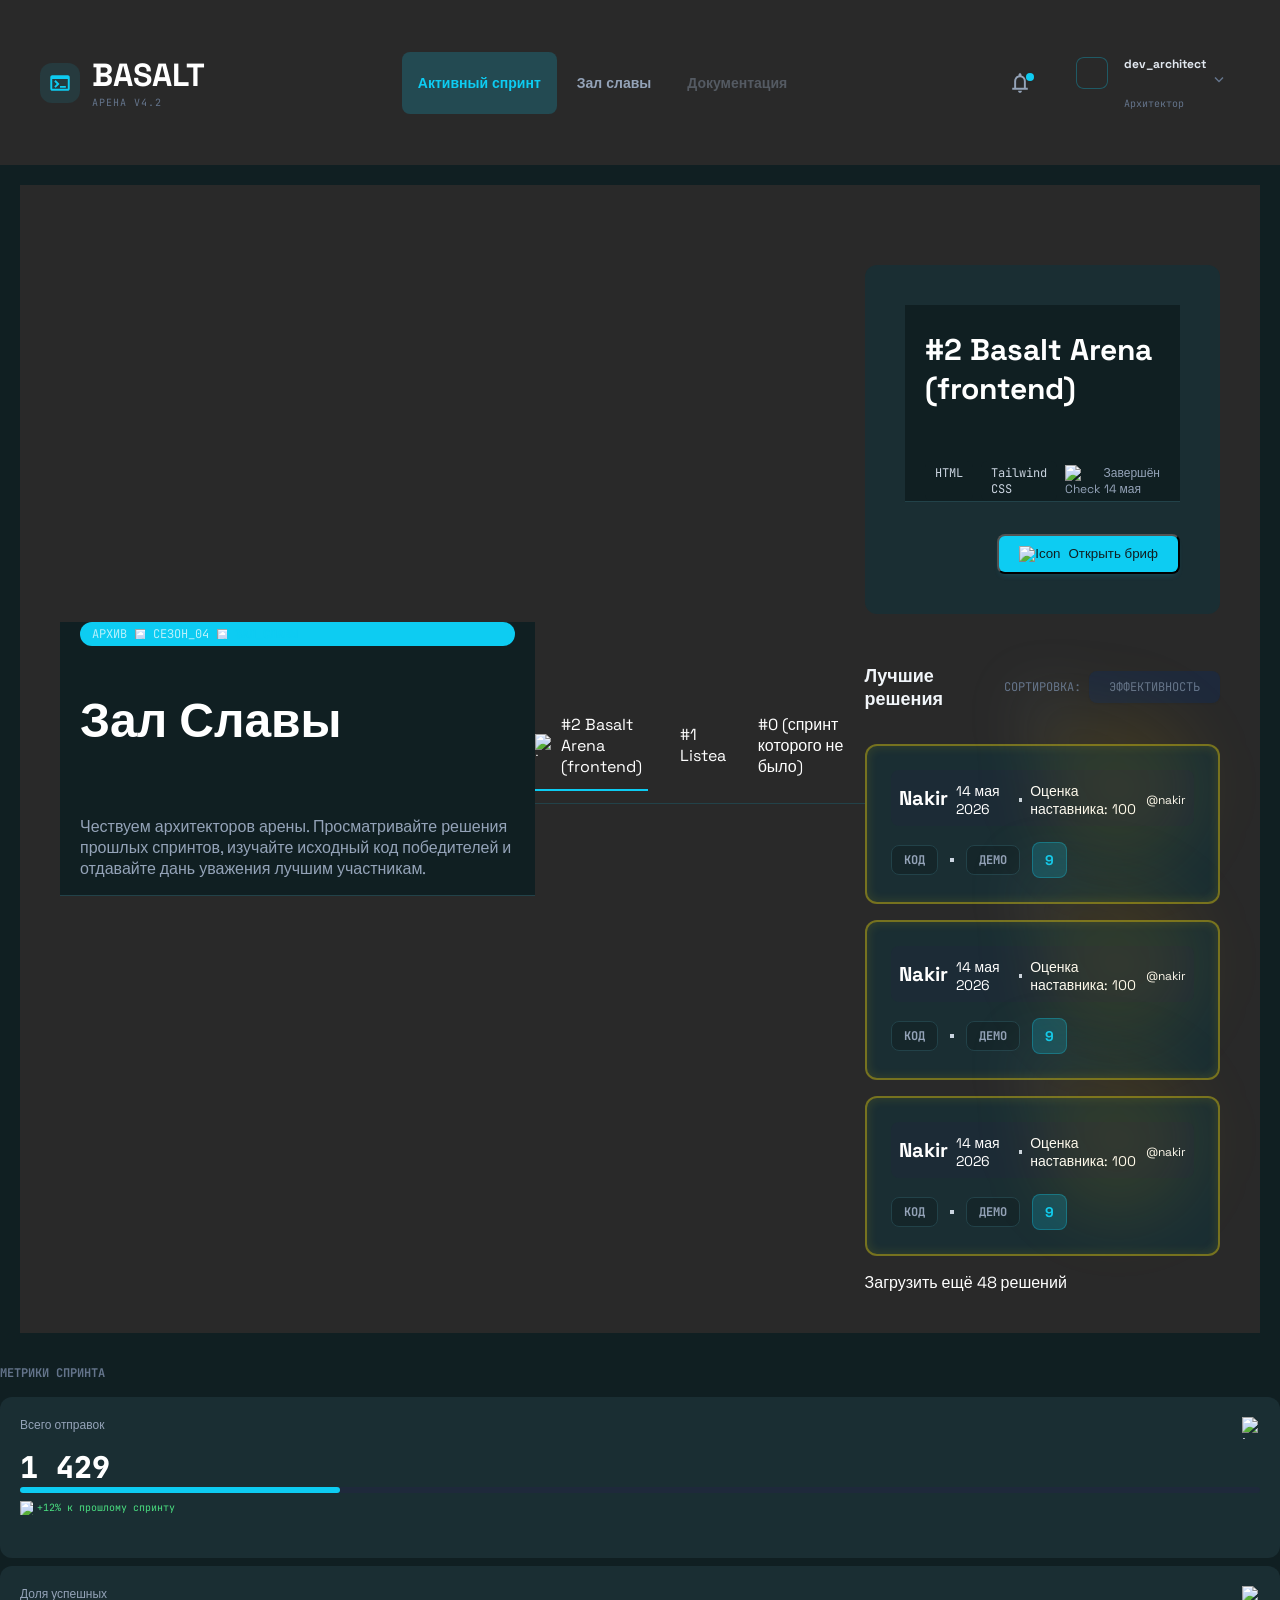
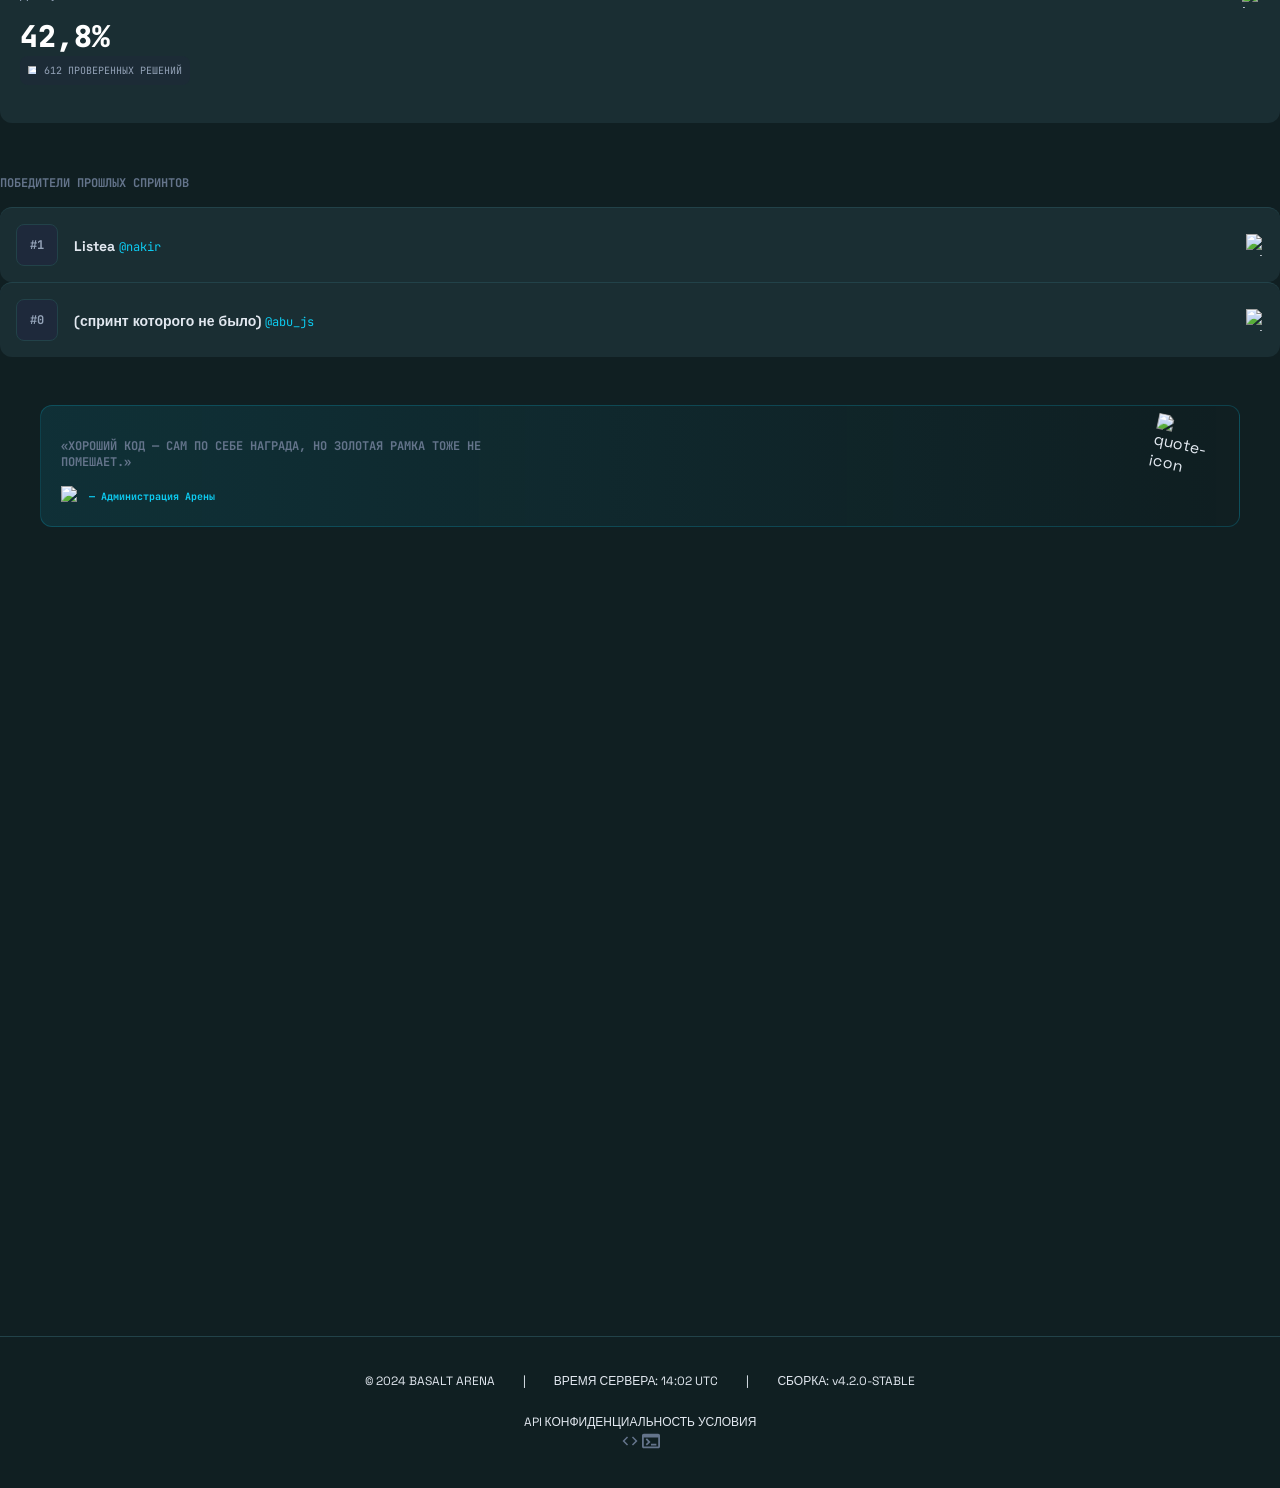
==== temp/hall.html @ 4af0d5be "Add files via upload" ====
<!DOCTYPE html>
<html lang="ru">

<head>
  <meta charset="UTF-8">
  <meta name="viewport" content="width=device-width, initial-scale=1.0">
  <link href="https://fonts.googleapis.com/css2?family=Space+Grotesk:wght@400;500;700&amp;display=swap"
    rel="stylesheet" />
  <link href="https://fonts.googleapis.com/css2?family=JetBrains+Mono:wght@400;700&amp;display=swap" rel="stylesheet" />

  <!-- <link
      href="https://fonts.googleapis.com/css?family=Space+Grotesk|JetBrains+Mono&amp;display=swap"
      rel="stylesheet"
    /> -->

  <title>Зал славы</title>
  <link rel="stylesheet" href="./hall.css" />
</head>

<body>
  <!-- header -->
  <div class="container">
    <div class="branding">
      <div class="icon-wrapper">
        <img src="./img/svg-09341de1-80c2-4177-94df-70228614d6c0.svg" alt="Brand Icon" width="25" height="28" />
      </div>
      <div class="brand-details">
        <h1 class="brand-name">Basalt</h1>
        <p class="version">Арена v4.2</p>
      </div>
    </div>
    <nav class="navigation">
      <div class="nav-item active">
        <p class="nav-text">Активный спринт</p>
      </div>
      <div class="nav-item">
        <p class="nav-text">Зал славы</p>
      </div>
      <div class="nav-item disabled">
        <p class="nav-text">Документация</p>
      </div>
    </nav>
    <div class="profile">
      <div class="notification-icon">
        <img src="./img/svg-4564b526-7ba7-451a-90e8-8640dab18f21.svg" alt="Notification Icon" width="25" height="28" />
        <img src="./img/svg-2b69e2f5-2ad8-48fc-afba-3feb8ea6c33b.svg" alt="Notification Badge" width="12" height="12"
          class="notification-badge" />
      </div>
      <div class="user-details">
        <img src="./img/svg-72cdfcd8-0fa6-46d5-bda2-29606cb4b0ba.svg" alt="User Avatar" width="56" height="56" />
        <div class="user-info">
          <p class="username">dev_architect</p>
          <p class="role">Архитектор</p>
        </div>
        <div class="user-action-icon">
          <img src="./img/svg-7615d3db-48c6-4a1d-9e80-f2c956b7babb.svg" alt="User Action" width="18" height="22" />
        </div>
      </div>
    </div>
  </div>
  <!-- //header -->


  <!-- 1  -->

  <main class="main-container">
    <div class="container">
      <header class="header">
        <div class="badge">
          <span class="badge-label">АРХИВ</span>
          <img class="badge-icon"
            src="https://app.codigma.io/api/uploads/2026/04/20/svg-3062d112-d5c8-47d3-b7fc-2784180871b1.svg"
            alt="Icon" />
          <span class="badge-label">СЕЗОН_04</span>
          <img class="badge-icon"
            src="https://app.codigma.io/api/uploads/2026/04/20/svg-d7c73a7a-6688-4bfc-aa51-208d661515c8.svg"
            alt="Icon" />
          <span class="badge-label-bold">ЗАЛ_СЛАВЫ</span>
        </div>
        <h1 class="title">Зал Славы</h1>
        <p class="description">
          Чествуем архитекторов арены. Просматривайте решения прошлых
          спринтов, изучайте исходный код победителей и отдавайте дань
          уважения лучшим участникам.
        </p>
      </header>
      <section class="section-tabs">
        <div class="tabs">
          <div class="tab active">
            <img class="tab-icon"
              src="https://app.codigma.io/api/uploads/2026/04/20/svg-a9ab10ea-c6ca-4dca-a744-7c3c0508fd14.svg"
              alt="Icon" />
            <span>#2 Basalt Arena (frontend)</span>
          </div>
          <div class="tab">
            <span>#1 Listea</span>
          </div>
          <div class="tab">
            <span>#0 (спринт которого не было)</span>
          </div>
        </div>
      </section>
      <section class="section-content">
        <div class="content-card">
          <div class="header">
            <h2>#2 Basalt Arena (frontend)</h2>
            <div class="labels">
              <span class="label">HTML</span>
              <span class="label">Tailwind CSS</span>
              <span class="label-done">
                <img class="icon-check"
                  src="https://app.codigma.io/api/uploads/2026/04/20/svg-c406059d-0781-4f0b-9234-cf55eaac7154.svg"
                  alt="Check" />
                <span>Завершён 14 мая</span>
              </span>
            </div>
          </div>
          <div class="button-group">
            <button class="button-open-brief">
              <img src="https://app.codigma.io/api/uploads/2026/04/20/svg-602021e8-9d17-4aba-9584-929e920e2e64.svg"
                alt="Icon" />
              <span>Открыть бриф</span>
            </button>
          </div>
        </div>
        <div class="solution-section">
          <header class="solution-header">
            <h3>Лучшие решения</h3>
            <div class="sort-dropdown">
              <span>СОРТИРОВКА:</span>
              <div class="dropdown-menu">
                <span>ЭФФЕКТИВНОСТЬ</span>
              </div>
            </div>
          </header>
          <article class="solution-card">
            <div class="rank-badge rank-1">
              <img class="rank-icon"
                src="https://app.codigma.io/api/uploads/2026/04/20/svg-8cd7fc86-bd04-43d4-900c-d06c06a7590f.svg"
                alt="Rank Icon" />
              <span>1</span>
            </div>
            <div class="solution-info">
              <h4>Nakir</h4>
              <div class="solution-meta">
                <span>14 мая 2026</span>
                <span class="divider"></span>
                <span>Оценка наставника: 100</span>
              </div>
              <div class="social-tag">
                <span>@nakir</span>
              </div>
            </div>
            <div class="solution-links">
              <button class="btn-code">КОД</button>
              <span class="divider"></span>
              <button class="btn-demo">ДЕМО</button>
              <div class="votes">
                <span>9</span>
              </div>
            </div>
          </article>
          <article class="solution-card">
            <div class="rank-badge rank-1">
              <img class="rank-icon"
                src="https://app.codigma.io/api/uploads/2026/04/20/svg-8cd7fc86-bd04-43d4-900c-d06c06a7590f.svg"
                alt="Rank Icon" />
              <span>1</span>
            </div>
            <div class="solution-info">
              <h4>Nakir</h4>
              <div class="solution-meta">
                <span>14 мая 2026</span>
                <span class="divider"></span>
                <span>Оценка наставника: 100</span>
              </div>
              <div class="social-tag">
                <span>@nakir</span>
              </div>
            </div>
            <div class="solution-links">
              <button class="btn-code">КОД</button>
              <span class="divider"></span>
              <button class="btn-demo">ДЕМО</button>
              <div class="votes">
                <span>9</span>
              </div>
            </div>
          </article>
          <article class="solution-card">
            <div class="rank-badge rank-1">
              <img class="rank-icon"
                src="https://app.codigma.io/api/uploads/2026/04/20/svg-8cd7fc86-bd04-43d4-900c-d06c06a7590f.svg"
                alt="Rank Icon" />
              <span>1</span>
            </div>
            <div class="solution-info">
              <h4>Nakir</h4>
              <div class="solution-meta">
                <span>14 мая 2026</span>
                <span class="divider"></span>
                <span>Оценка наставника: 100</span>
              </div>
              <div class="social-tag">
                <span>@nakir</span>
              </div>
            </div>
            <div class="solution-links">
              <button class="btn-code">КОД</button>
              <span class="divider"></span>
              <button class="btn-demo">ДЕМО</button>
              <div class="votes">
                <span>9</span>
              </div>
            </div>
          </article>
          <div class="">Загрузить ещё 48 решений</div>
          <!-- additional solution cards... -->
        </div>
      </section>
    </div>
  </main>


  <!-- //1 -->

  <!-- 2 -->

  <body>
    <div class="aside-space">
      <section class="metrics">
        <h3 class="metrics-header">Метрики спринта</h3>
        <div class="card">
          <div class="card-header">
            <span class="metric-title">Всего отправок</span>
            <img class="icon"
              src="https://app.codigma.io/api/uploads/2026/04/20/svg-abd42243-41b5-4530-b428-8500d2ea60c4.svg"
              alt="icon" width="18" height="22" />
          </div>
          <div class="metric-value">
            <span>1 429</span>
          </div>
          <div class="progress-bar">
            <div class="progress"></div>
          </div>
          <div class="comparison">
            <img class="comparison-icon"
              src="https://app.codigma.io/api/uploads/2026/04/20/svg-7b94d515-daa5-4a1f-8856-83a29ea230ab.svg"
              alt="comparison-icon" width="13" height="14" />
            <span class="comparison-text">+12% к прошлому спринту</span>
          </div>
        </div>
        <div class="card">
          <div class="card-header">
            <span class="metric-title">Доля успешных</span>
            <img class="icon"
              src="https://app.codigma.io/api/uploads/2026/04/20/svg-221d6bc6-a637-4d51-be31-4c533785f5b8.svg"
              alt="icon" width="18" height="22" />
          </div>
          <div class="metric-value">
            <span>42,8%</span>
          </div>
          <div class="solution-info">
            <img class="bullet"
              src="https://app.codigma.io/api/uploads/2026/04/20/svg-d3562662-42eb-4da4-bd9d-76971445e7eb.svg"
              alt="bullet" width="8" height="8" />
            <span class="solution-text">612 проверенных решений</span>
          </div>
        </div>
      </section>
      <section class="past-winners">
        <h3 class="past-winners-header">Победители прошлых спринтов</h3>
        <div class="winner-card">
          <div class="winner-rank">#1</div>
          <div class="winner-info">
            <span class="winner-name">Listea</span>
            <span class="winner-nickname">@nakir</span>
          </div>
          <img class="winner-icon"
            src="https://app.codigma.io/api/uploads/2026/04/20/svg-2211daa5-b63d-4401-b309-ba7c4cdb3b76.svg"
            alt="winner-icon" width="18" height="22" />
        </div>
        <div class="winner-card">
          <div class="winner-rank">#0</div>
          <div class="winner-info">
            <span class="winner-name">(спринт которого не было)</span>
            <span class="winner-nickname">@abu_js</span>
          </div>
          <img class="winner-icon"
            src="https://app.codigma.io/api/uploads/2026/04/20/svg-f70d9633-bb36-48de-9e52-53f1a0a15b99.svg"
            alt="winner-icon" width="18" height="22" />
        </div>
      </section>
      <blockquote class="quote-section">
        <img class="quote-icon"
          src="https://app.codigma.io/api/uploads/2026/04/20/svg-4fbe2dee-406c-4255-a81e-92d6ff5f2200.svg"
          alt="quote-icon" width="66" height="55" />
        <p class="quote-text">
          «Хороший код — сам по себе награда, но золотая рамка тоже не<br />помешает.»
        </p>
        <div class="quote-attribution">
          <img class="attribution-icon"
            src="https://app.codigma.io/api/uploads/2026/04/20/svg-b7577038-84f4-47d6-b2df-42b46bbdb7bf.svg"
            alt="attribution-icon" width="20" height="20" />
          <span class="attribution-text">— Администрация Арены</span>
        </div>
      </blockquote>
    </div>

    <footer class="footer">
      <div class="footer-content">
        <div class="footer-info">
          <span>© 2024 BASALT ARENA</span>
          <span>|</span>
          <span>ВРЕМЯ СЕРВЕРА: 14:02 UTC</span>
          <span>|</span>
          <span>СБОРКА: v4.2.0-STABLE</span>
        </div>
        <div class="footer-links">
          <span>API</span>
          <span>КОНФИДЕНЦИАЛЬНОСТЬ</span>
          <span>УСЛОВИЯ</span>
          <div class="social-icons">
            <img src="./img/Social-Icon-1.svg" alt="Social Icon 1" />
            <img src="./img/Social-Icon-2.svg" alt="Social Icon 2" />
          </div>
        </div>
      </div>
    </footer>



  </body>


  <!-- //2  -->


</body>

</html>
---- temp/hall.css ----
:root {
  --color-cyan-10: #101f22;
  --color-cyan-15: #1a2e33;
  --color-cyan-21: #224249;
  --color-cyan-50: #0dccf2;
  --color-cyan-68: #90c1cb;
  --color-spring-green-50: rgba(0, 255, 157, 0.3);
  /* #00ff9d*/
  --color-white-solid: #ffffff;
  --color-grey-46: #6b7280;
  --color-grey-96: #f1f5f9;
}

/*  */

body {
  background-color: #f5f5f5;
  font-family: "Space Grotesk", sans-serif;
  color: #333;
  margin: 0;
  padding: 0;
  /*  */

  margin: 0;
  background: linear-gradient(0deg,
      var(--color-cyan-10) 0%,
      var(--color-cyan-10) 100%);
  font-family: "Space Grotesk", sans-serif;
  color: var(--color-grey-96);
}

.container {
  display: flex;
  justify-content: space-between;
  align-items: center;
  padding: 0 40px;
  height: 100%;
  width: 100%;
  background-color: #292929;
  color: white;
}

.branding {
  display: flex;
  align-items: center;
  gap: 12px;
}

.icon-wrapper {
  width: 40px;
  height: 40px;
  display: flex;
  justify-content: center;
  align-items: center;
  background-color: rgba(13, 204, 242, 0.1);
  border-radius: 12px;
}

.brand-details .brand-name {
  font-weight: 700;
  text-transform: uppercase;
  margin: 0;
}

.brand-details .version {
  font-size: 10px;
  color: #64748b;
  margin: 0;
  line-height: 15px;
  font-family: "JetBrains Mono", monospace;
  text-transform: uppercase;
  letter-spacing: 1px;
}

.navigation {
  display: flex;
  align-items: center;
  gap: 4px;
}

.nav-item {
  padding: 8px 16px;
  border-radius: 8px;
  /* background-color: rgba(13, 204, 242, 0.1); */
  font-size: 14px;
  font-weight: 700;
  color: #94A3B8;
}

.nav-item:first-child {

  background-color: rgba(13, 204, 242, 0.1);

}

.nav-item.active {
  color: #0dccf2;
  background-color: rgba(13, 204, 242, 0.2);
}

.nav-item.disabled {
  opacity: 0.4;
}

.profile {
  display: flex;
  gap: 12px;
  align-items: center;
}

.notification-icon {
  position: relative;
  width: 40px;
  height: 40px;
  display: flex;
  justify-content: center;
  align-items: center;
}

.notification-badge {
  position: absolute;
  top: 8px;
  left: 24px;
}

.user-details {
  display: flex;
  align-items: center;
  gap: 4px;
  padding: 4px 12px;
}

.user-info {
  display: flex;
  flex-direction: column;
  gap: 2px;
}

.username {
  font-size: 12px;
  font-weight: 700;
  color: #e2e8f0;
}

.role {
  font-size: 10px;
  color: #64748b;
  font-family: "JetBrains Mono", monospace;
  line-height: 15px;
}

.user-action-icon {
  padding-top: 3px;
  padding-bottom: 3px;
}

@media (max-width: 768px) {
  .container {
    flex-direction: column;
    align-items: flex-start;
  }

  .navigation {
    margin-top: 10px;
  }

  .profile {
    margin-top: 10px;
  }
}

/* 1 */


.header {
  background: var(--color-cyan-10);
  border-bottom: 1px solid var(--color-cyan-21);
  display: flex;
  justify-content: center;
  padding: 0 20px;
}

.header-content {
  max-width: 1400px;
  display: flex;
  justify-content: space-between;
  align-items: center;
  width: 100%;
}

.branding {
  display: flex;
  align-items: center;
}

.logo img {
  width: 25px;
  height: 28px;
}

.branding-text .title {
  font-size: 20px;
  font-weight: 700;
  margin-left: 8px;
  color: var(--color-grey-96);
}

.status {
  display: flex;
  align-items: center;
  background: var(--color-spring-green-50, rgba(0, 255, 157, 0.1));
  border-radius: 9999px;
  border: 1px solid var(--color-spring-green-50, rgba(0, 255, 157, 0.3));
  padding: 4px 12px;
  line-height: 15px;
  font-size: 10px;
  text-transform: uppercase;
  color: var(--color-spring-green-50);
}

.main-content {
  max-width: 1400px;
  margin: 0 auto;
  padding: 40px;
}

.sprint-timer {
  position: relative;
  background: var(--color-cyan-15, rgba(26, 46, 50, 0.3));
  border-radius: 12px;
  border: 1px solid var(--color-cyan-50, rgba(13, 204, 242, 0.2));
  padding: 32px;
  overflow: hidden;
}

.sprint-timer-overlay {
  position: absolute;
  left: 1px;
  top: 1px;
  width: calc(100% - 2px);
  height: 183px;
  /* background: linear-gradient(
    90deg,
    var(--color-cyan-50, rgba(13, 204, 242, 0.05)) 0%,
    var(--color-cyan-50, rgba(13, 204, 242, 0)) 50%,
    var(--color-cyan-50, rgba(13, 204, 242, 0.05)) 100%
  ); */
}

.timer-details {
  position: relative;
  z-index: 1;
}

.timer-label {
  font-size: 14px;
  line-height: 20px;
  text-transform: uppercase;
  color: var(--color-cyan-68);
}

.timer {
  display: flex;
  gap: 40px;
}

.timer .hours,
.timer .minutes,
.timer .seconds {
  display: flex;
  flex-direction: column;
  text-align: center;
}

.timer .separator {
  font-size: 60px;
  font-weight: 700;
  color: var(--color-cyan-50, rgba(13, 204, 242, 0.3));
}

.timer-value {
  font-size: 57.5px;
  font-weight: 700;
  line-height: 60px;
  text-shadow: 0px 0px 10px rgba(13, 204, 242, 0.5);
  color: var(--color-cyan-50);
}

.timer-unit {
  font-size: 10px;
  line-height: 15px;
  letter-spacing: 1px;
  text-transform: uppercase;
  color: var(--color-cyan-68);
}

.timer-end-unit {
  color: #00FF9D;
}

.current-task {
  background: var(--color-cyan-15);
  border-radius: 12px;
  border: 1px solid var(--color-cyan-21);
  padding: 24px;
}

.task-header {
  display: flex;
  align-items: center;
  gap: 8px;
}

.task-icon img {
  width: 25px;
  height: 28px;
}

.task-details {
  margin-top: 16px;
}


.task-description {
  border-left: 2px solid var(--color-cyan-50);
  background: #0DCCF21A;

}

.task-description,
.task-instruction {
  /* background: var(--color-cyan-50, rgba(13, 204, 242, 0.1)); */

  padding: 16px;
  font-family: "JetBrains Mono", monospace;
  font-size: 14px;
  line-height: 22.75px;
  color: var(--color-white-solid);
}

.acceptance-criteria {
  list-style: none;
  padding-left: 20px;
  margin: 0;
}

.acceptance-criteria li {
  margin-bottom: 8px;
  font-family: "JetBrains Mono", monospace;
  font-size: 14px;
  line-height: 22.75px;
  color: var(--color-cyan-68);
}

.useful-links {
  border-top: 1px solid var(--color-cyan-21);
  margin-top: 32px;
  padding-top: 32px;
}

.links {
  display: flex;
  flex-wrap: wrap;
  gap: 12px;
}

.link-item {
  display: flex;
  align-items: center;
  background: var(--color-cyan-10);
  border-radius: 8px;
  border: 1px solid var(--color-cyan-21);
  padding: 8px 12px;
}

.link-icon img {
  width: 15px;
  height: 16px;
  margin-right: 8px;
}

.submission-terminal {
  background: var(--color-cyan-15);
  border-radius: 12px;
  border: 1px solid var(--color-cyan-21);
  padding: 24px;
  margin-top: 24px;
}

.submission-header {
  display: flex;
  align-items: center;
  gap: 8px;
}

.submission-header h3 {
  margin: 0;
}

.submission-form {
  margin-top: 20px;
}

.field-group {
  margin-bottom: 20px;
}

.field-group label {
  font-size: 10px;
  line-height: 15px;
  letter-spacing: 1px;
  text-transform: uppercase;
  color: var(--color-cyan-68);
  margin-bottom: 4px;
  display: block;
}

.input-container {
  position: relative;
}

.input-container input {
  width: 100%;
  border-radius: 8px;
  border: 1px solid var(--color-cyan-21);
  padding: 9px 12px;
  background: var(--color-cyan-10);
  color: var(--color-grey-46);
  font-family: "Space Grotesk", sans-serif;
  font-size: 14px;
  font-weight: 400;
}

.input-icon {
  position: absolute;
  right: 12px;
  top: 50%;
  transform: translateY(-50%);
}

.submit-button {
  display: inline-flex;
  align-items: center;
  justify-content: center;
  gap: 12px;
  background: var(--color-cyan-50);
  padding: 16px;
  box-shadow: 0px 0px 5px rgba(13, 204, 242, 0.3);
  border-radius: 8px;
  color: var(--color-cyan-10);
  font-size: 16px;
  font-weight: 700;
  text-transform: uppercase;
  cursor: pointer;
}

.submit-icon img {
  width: 25px;
  height: 28px;
}

.player-rank {
  background: var(--color-cyan-10);
  border-radius: 12px;
  border: 1px solid var(--color-cyan-21);
  padding: 16px;
  margin-top: 24px;
  display: flex;
  justify-content: space-between;
  align-items: center;
}

.rank-entry,
.point-entry {
  text-align: center;
  color: var(--color-cyan-68);
}

.rank-entry span:first-of-type,
.point-entry .points-value {
  font-size: 24px;
  font-weight: 700;
  color: var(--color-cyan-50);
}

.footer {
  background: var(--color-cyan-10);
  border-top: 1px solid var(--color-cyan-21);
  padding: 32px 40px;
  text-align: center;
  color: var(--color-azure-47);
}

.footer-info span {
  margin: 0 12px;
  font-size: 12px;
  line-height: 16px;
}

.footer-links {
  margin-top: 24px;
  font-size: 12px;
  line-height: 16px;
}

.footer-links .social-icons img {
  width: 18px;
  height: 22px;
}

.color-span{
  color: #00FF9D;
}


/*  */
/* hall */

body {
  font-family: "Space Grotesk", sans-serif;
  background-color: #1a2e33;
  color: #e2e8f0;
  margin: 0;
  padding: 0;
}

.main-container {
  padding: 20px;
  display: flex;
  justify-content: center;
}

.container {
  max-width: 1400px;
  width: 100%;
  padding: 40px;
  box-sizing: border-box;
}

.header {
  display: flex;
  flex-direction: column;
  gap: 12px;
}

.badge {
  display: flex;
  align-items: center;
  gap: 8px;
  background: #0dccf2;
  border-radius: 9999px;
  padding: 4px 12px;
}

.badge-label {
  color: rgba(255, 255, 255, 0.7);
  font-family: "JetBrains Mono", monospace;
  font-size: 12px;
}

.badge-label-bold {
  color: #0dccf2;
  font-family: "JetBrains Mono", monospace;
  font-size: 12px;
  font-weight: bold;
}

.badge-icon {
  width: 10px;
  height: 10px;
}

.title {
  font-size: 48px;
  font-weight: 700;
  color: white;
}

.description {
  color: #94a3b8;
  max-width: 768px;
  padding-top: 4px;
}

.section-tabs {
  border-bottom: 1px #224249 solid;
  padding-bottom: 12px;
}

.tabs {
  display: flex;
  gap: 32px;
}

.tab {
  display: flex;
  align-items: center;
  gap: 8px;
  cursor: pointer;
  padding-bottom: 12px;
  border-bottom: 2px solid transparent;
}

.tab.active {
  border-bottom-color: #0dccf2;
}

.tab-icon {
  width: 18px;
  height: 22px;
}

.section-content {
  padding-top: 40px;
}

.content-card {
  background: #1a2e33;
  border-radius: 12px;
  padding: 40px;
  margin-bottom: 32px;
  position: relative;
}

.header h2 {
  color: white;
  font-size: 30px;
  font-weight: bold;
}

.labels {
  display: flex;
  gap: 8px;
  margin-top: 16px;
}

.label {
  background: #101f22;
  border-radius: 6px;
  padding: 4px 10px;
  font-family: "JetBrains Mono", monospace;
  font-size: 12px;
  color: #cbd5e1;
}

.label-done {
  display: flex;
  align-items: center;
  gap: 4px;
  font-size: 12px;
  color: #94a3b8;
}

.button-group {
  display: flex;
  justify-content: flex-end;
  padding-top: 32px;
}

.button-open-brief {
  background: #0dccf2;
  border-radius: 8px;
  padding: 10px 20px;
  color: #101f22;
  box-shadow: 0 4px 6px -4px rgba(13, 204, 242, 0.25);
  display: flex;
  align-items: center;
  gap: 8px;
  cursor: pointer;
}

.solution-section {
  display: flex;
  flex-direction: column;
  gap: 16px;
}

.solution-header {
  display: flex;
  justify-content: space-between;
  align-items: center;
}

.solution-header h3 {
  font-size: 18px;
  font-weight: bold;
  color: #f1f5f9;
}

.sort-dropdown {
  display: flex;
  align-items: center;
  gap: 8px;
}

.sort-dropdown span {
  font-size: 12px;
  color: #64748b;
  font-family: "JetBrains Mono", monospace;
}

.dropdown-menu {
  display: flex;
  align-items: center;
  background: #1e293b;
  border-radius: 8px;
  padding: 8px 20px;
  color: #cbd5e1;
  box-shadow: 0px 1px 2px rgba(0, 0, 0, 0.05);
}

.solution-card {
  background: #1a2e33;
  border-radius: 12px;
  padding: 24px;
  position: relative;
  box-shadow: 0px 0px 10px 2px rgba(255, 215, 0, 0.1) inset;
  border: 2px solid rgba(255, 215, 0, 0.4);
}

.rank-badge {
  position: absolute;
  top: -38px;
  right: 20px;
  background-color: rgba(234, 179, 8, 0.1);
  border-radius: 50%;
  height: 160px;
  width: 160px;
  filter: blur(32px);
}

.rank-1 {
  color: #101f22;
  font-size: 12px;
  font-weight: 800;
}

.rank-icon {
  width: 34px;
  height: 34px;
  margin-right: 8px;
}

.solution-info {
  color: white;
}

.solution-info h4 {
  font-size: 20px;
  font-weight: 700;
  margin: 0;
}

.solution-meta {
  display: flex;
  align-items: center;
  gap: 8px;
  font-size: 14px;
  margin-top: 4px;
}

.divider {
  width: 4px;
  height: 4px;
  background-color: #cbd5e1;
}

.social-tag {
  margin-top: 4px;
  font-size: 12px;
}

.solution-links {
  display: flex;
  align-items: center;
  gap: 12px;
  margin-top: 16px;
}

.btn-code,
.btn-demo {
  background: rgba(16, 31, 34, 0.5);
  border-radius: 8px;
  padding: 6px 12px;
  border: 1px solid #224249;
  color: #94a3b8;
  font-family: "JetBrains Mono", monospace;
  font-size: 12px;
  font-weight: 700;
  cursor: pointer;
}

.votes {
  background: rgba(13, 204, 242, 0.2);
  border-radius: 8px;
  padding: 8px 12px;
  font-size: 14px;
  color: #0dccf2;
  font-weight: 700;
  border: 1px solid rgba(13, 204, 242, 0.3);
}



/* hall 2 */
/* hall 2 */


.aside-space {
  display: flex;
  flex-direction: column;
  gap: 32px;
  padding-bottom: 793px;
  width: 100%;
}

.metrics,
.past-winners,
.quote-section {
  display: flex;
  flex-direction: column;
}

.metrics-header,
.past-winners-header,
.quote-text {
  font-family: "JetBrains Mono", monospace;
  font-size: 12px;
  font-weight: 700;
  color: #64748b;
  text-transform: uppercase;
  margin-bottom: 16px;
}

.card {
  background: #1a2e33;
  border-radius: 12px;
  padding: 20px;
  margin-bottom: 8px;
}

.card-header {
  display: flex;
  justify-content: space-between;
  margin-bottom: 8px;
}

.card-header .metric-title {
  font-family: "Space Grotesk", sans-serif;
  font-size: 12px;
  font-weight: 500;
  color: #94a3b8;
}

.icon {
  display: inline-flex;
  align-items: center;
}

.metric-value span {
  font-family: "JetBrains Mono", monospace;
  font-size: 30px;
  font-weight: 800;
  color: white;
}

.progress-bar {
  background: #1e293b;
  height: 6px;
  border-radius: 9999px;
  position: relative;
  margin-bottom: 8px;
}

.progress {
  background: #0dccf2;
  width: 320.17px;
  height: 6px;
  border-radius: 9999px;
}

.comparison {
  display: inline-flex;
  align-items: center;
  gap: 4px;
}

.comparison-icon {
  display: inline-block;
}

.comparison-text {
  font-family: "JetBrains Mono", monospace;
  font-size: 10px;
  color: #4ade80;
}

.solution-info {
  display: inline-flex;
  align-items: center;
  gap: 8px;
  border-radius: 8px;
  background: rgba(30, 41, 59, 0.5);
  padding: 8px;
}

.bullet {
  display: inline-block;
}

.solution-text {
  font-family: "JetBrains Mono", monospace;
  font-size: 10px;
  color: #94a3b8;
  text-transform: uppercase;
}

.winner-card {
  display: flex;
  align-items: center;
  gap: 16px;
  padding: 16px;
  background: #1a2e33;
  border-radius: 12px;
  border-top: 1px solid #224249;
}

.winner-rank {
  background: #1e293b;
  width: 40px;
  height: 40px;
  display: flex;
  justify-content: center;
  align-items: center;
  font-family: "JetBrains Mono", monospace;
  font-size: 12px;
  font-weight: 700;
  color: #94a3b8;
  border-radius: 8px;
  border: 1px solid #224249;
}

.winner-info {
  flex: 1;
}

.winner-name {
  font-family: "Space Grotesk", sans-serif;
  font-size: 14px;
  font-weight: 700;
  color: #e2e8f0;
}

.winner-nickname {
  font-family: "JetBrains Mono", monospace;
  font-size: 12px;
  color: #0dccf2;
}

.winner-icon {
  display: inline-flex;
}

.quote-section {
  background: linear-gradient(
    90deg,
    rgba(13, 204, 242, 0.1) 0%,
    rgba(13, 204, 242, 0) 100%
  );
  border-radius: 12px;
  padding: 20px;
  position: relative;
  border: 1px solid rgba(13, 204, 242, 0.2);
}

.quote-icon {
  position: absolute;
  top: 13px;
  right: 20px;
  transform: rotate(12deg);
}

.quote-attribution {
  display: inline-flex;
  align-items: center;
  gap: 8px;
}

.attribution-icon {
  display: inline-block;
}

.attribution-text {
  font-family: "JetBrains Mono", monospace;
  font-size: 10px;
  font-weight: 700;
  color: #0dccf2;
}




/*  */
/*  */
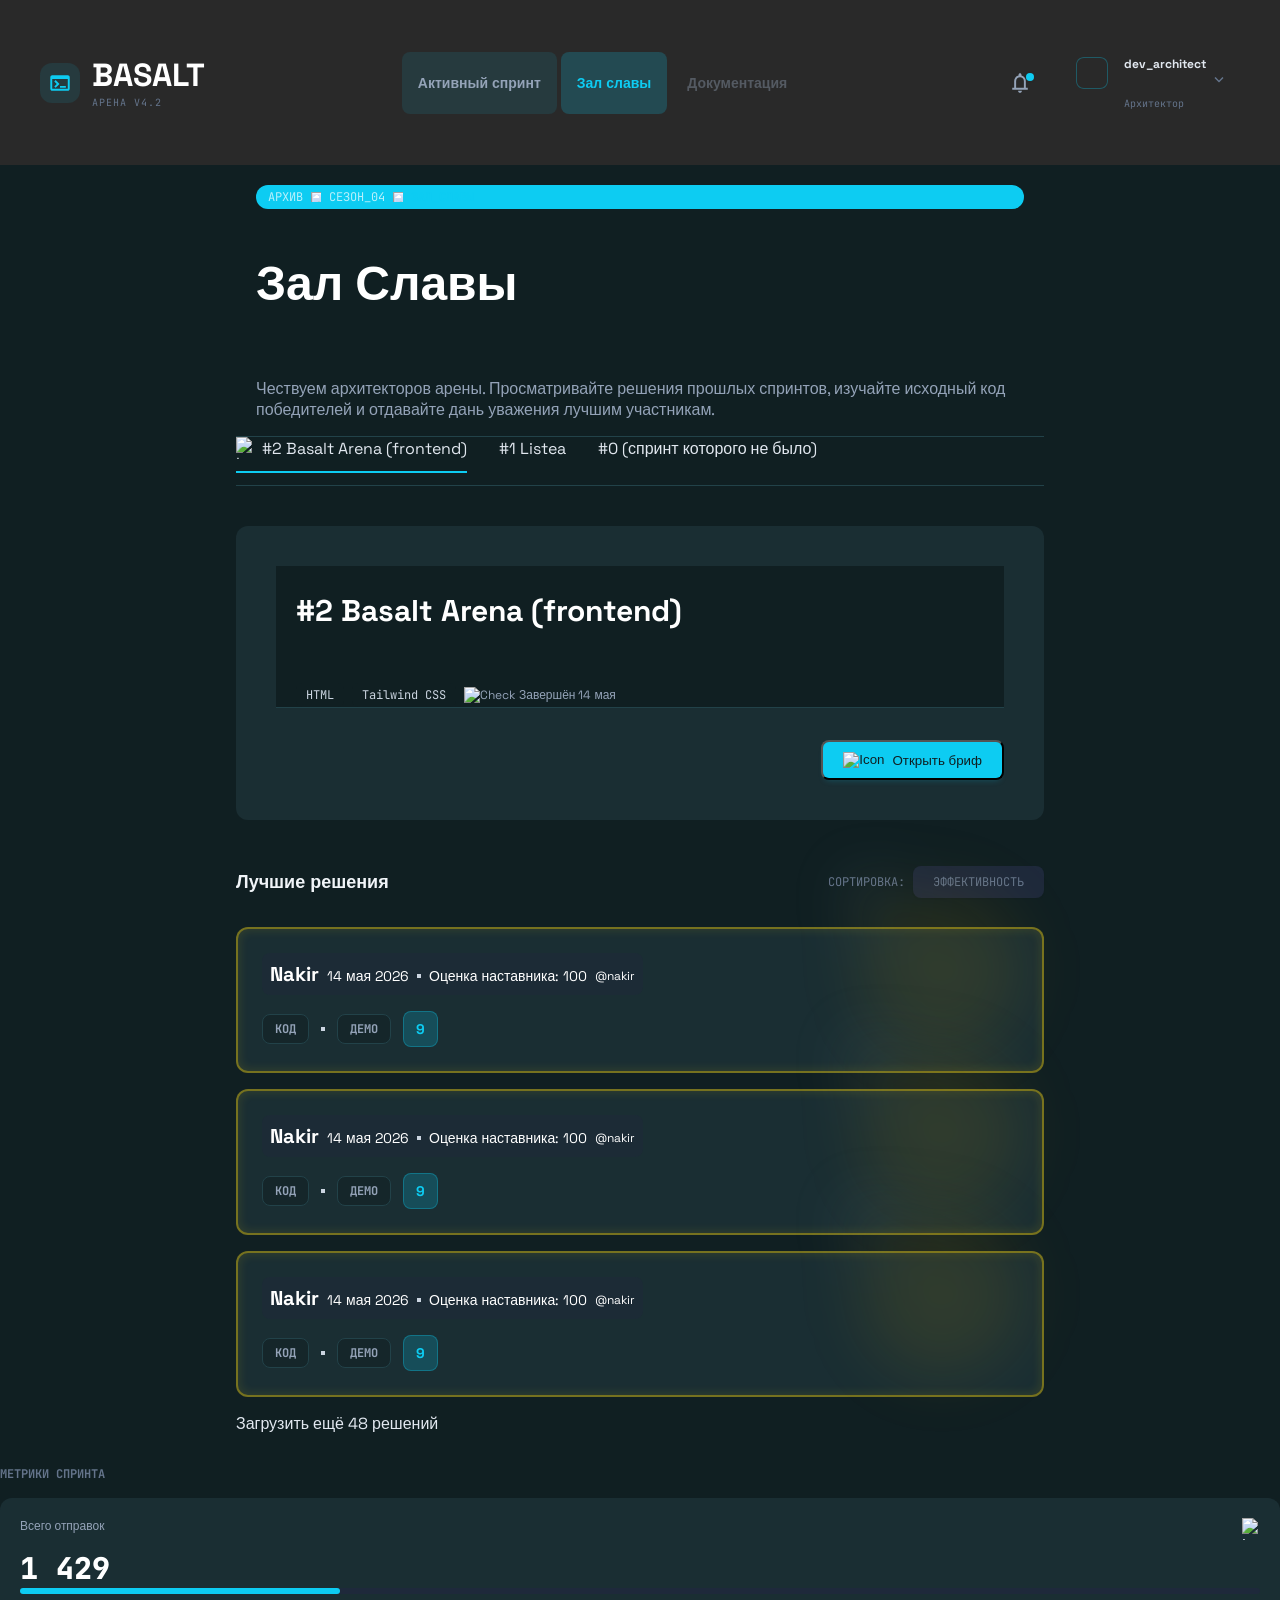
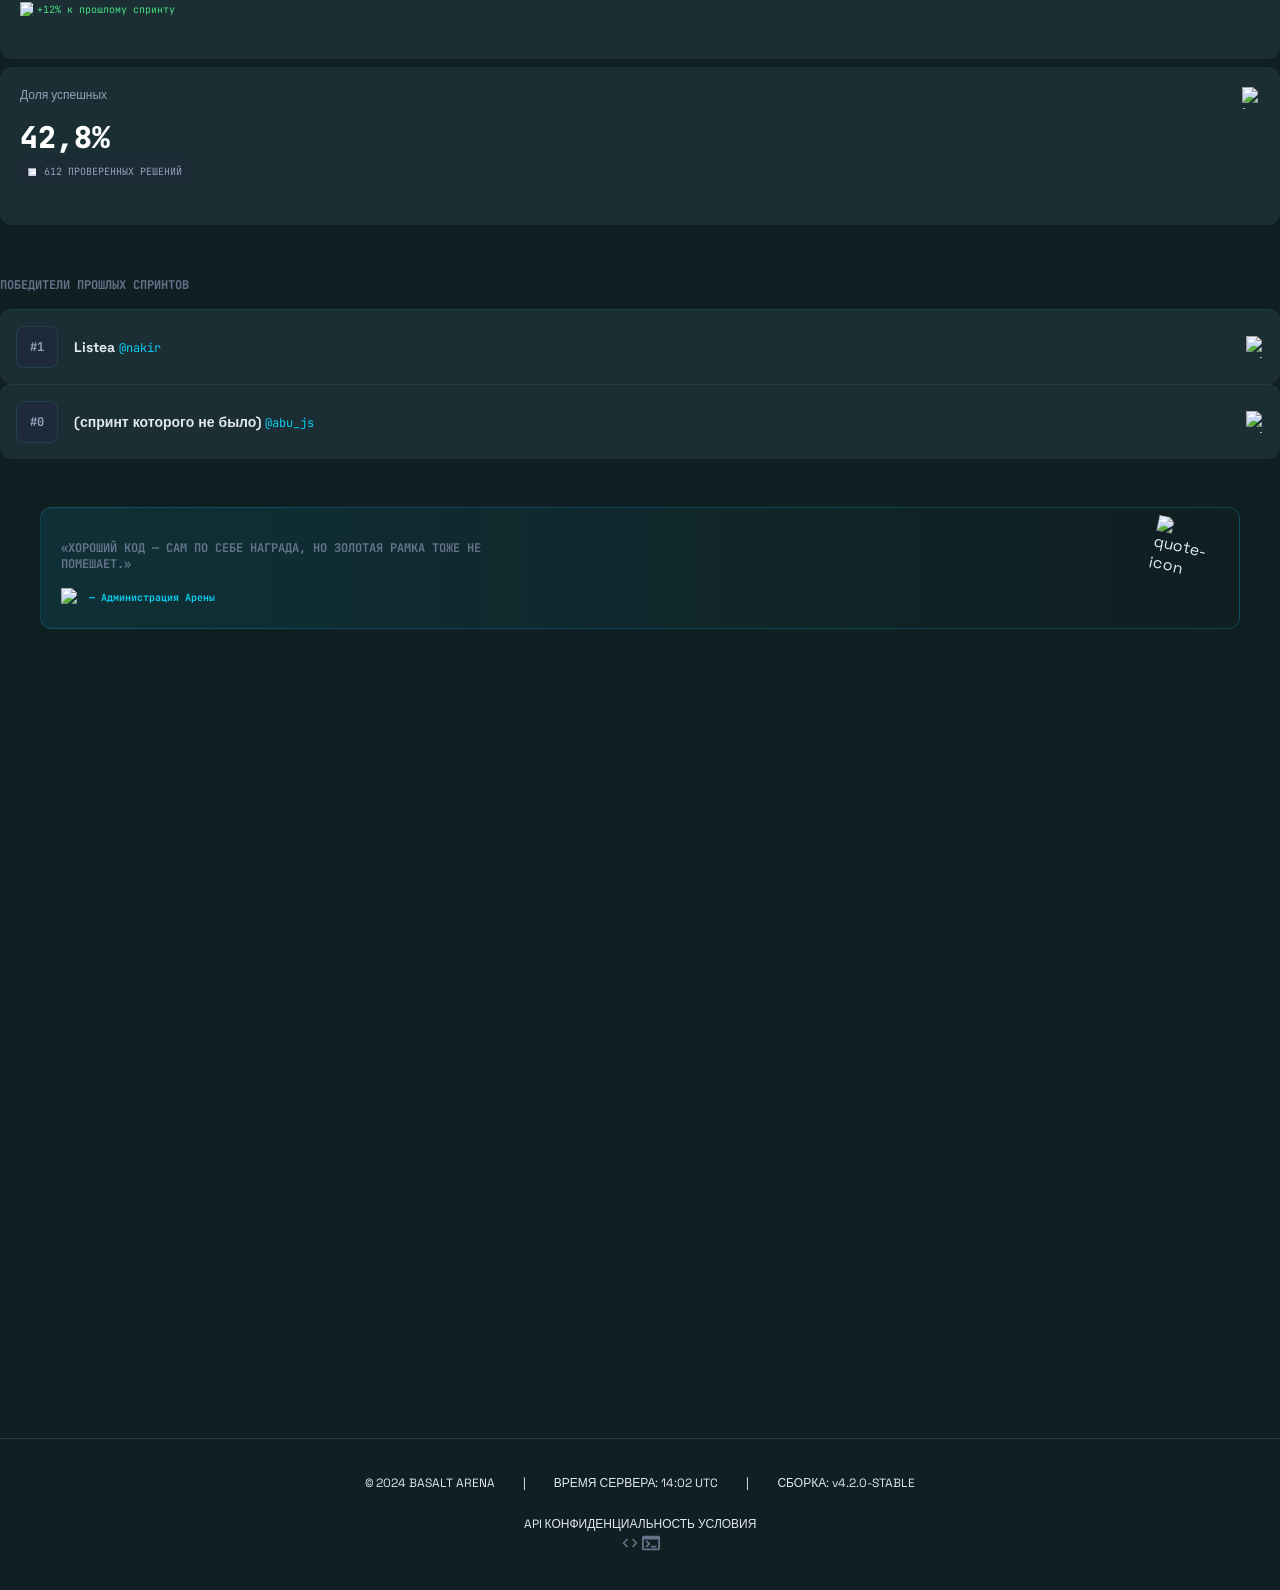
==== commit 77bc11b8: "22 04 16-27" ====
--- a/temp/hall.html
+++ b/temp/hall.html
@@ -30,10 +30,10 @@
       </div>
     </div>
     <nav class="navigation">
+      <div class="nav-item ">
+        <p class="nav-text">Активный спринт</p>
+      </div>
       <div class="nav-item active">
-        <p class="nav-text">Активный спринт</p>
-      </div>
-      <div class="nav-item">
         <p class="nav-text">Зал славы</p>
       </div>
       <div class="nav-item disabled">
@@ -64,7 +64,7 @@
   <!-- 1  -->
 
   <main class="main-container">
-    <div class="container">
+    <div class="container-2">
       <header class="header">
         <div class="badge">
           <span class="badge-label">АРХИВ</span>
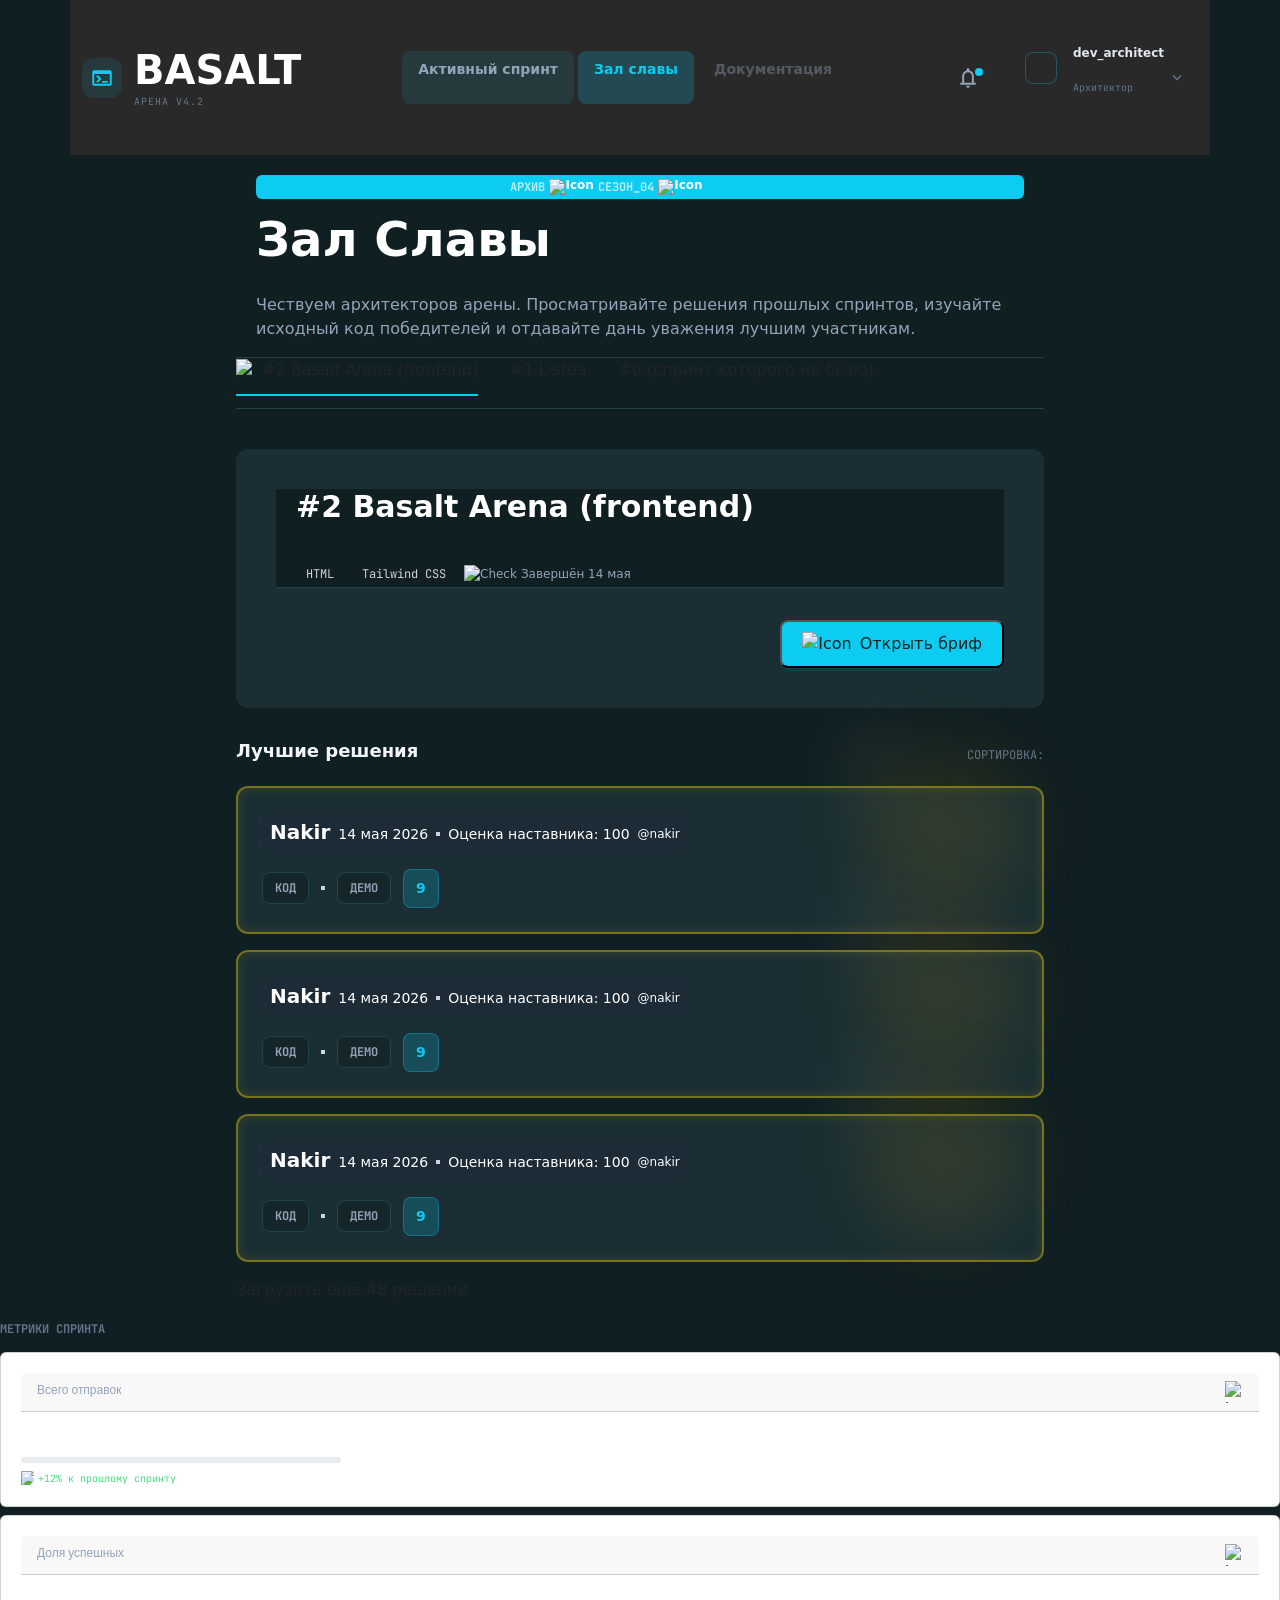
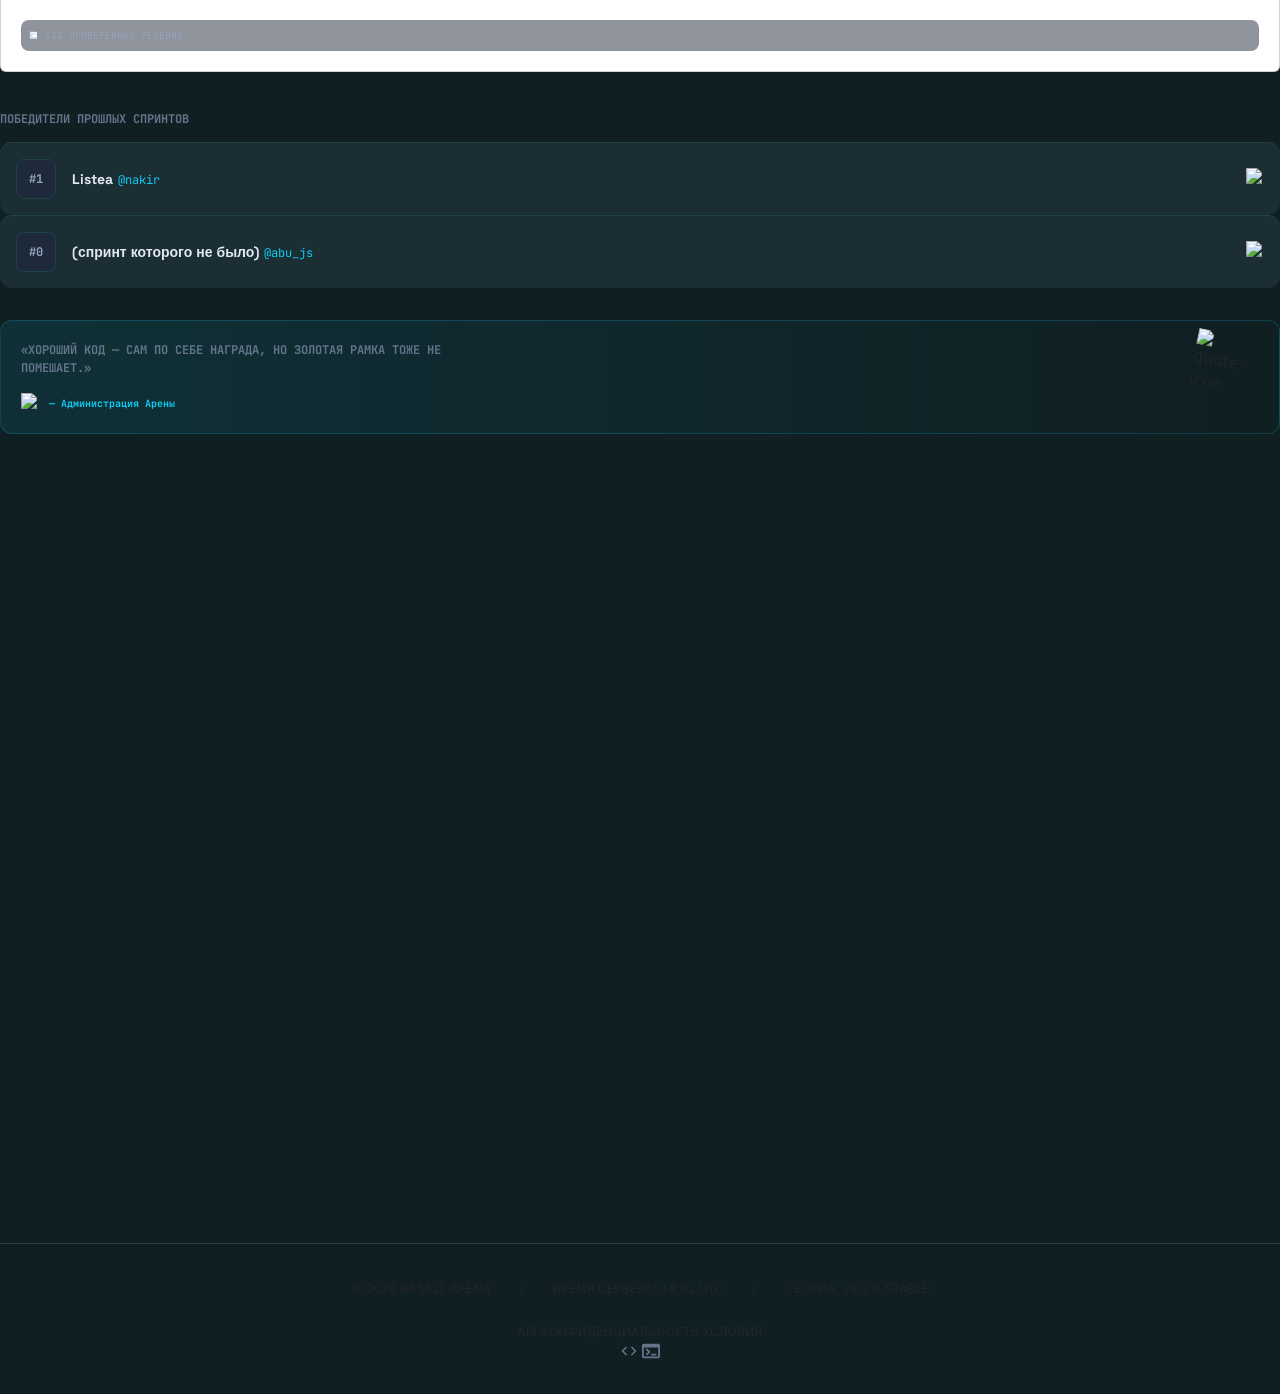
==== commit e3ce181b: "2204 19-42" ====
--- a/temp/hall.html
+++ b/temp/hall.html
@@ -15,6 +15,7 @@
 
   <title>Зал славы</title>
   <link rel="stylesheet" href="./hall.css" />
+  <link href="https://cdn.jsdelivr.net/npm/bootstrap@5.3.8/dist/css/bootstrap.min.css" rel="stylesheet" integrity="sha384-sRIl4kxILFvY47J16cr9ZwB07vP4J8+LH7qKQnuqkuIAvNWLzeN8tE5YBujZqJLB" crossorigin="anonymous">
 </head>
 
 <body>
@@ -336,6 +337,7 @@
   <!-- //2  -->
 
 
+  <script src="https://cdn.jsdelivr.net/npm/bootstrap@5.3.8/dist/js/bootstrap.bundle.min.js" integrity="sha384-FKyoEForCGlyvwx9Hj09JcYn3nv7wiPVlz7YYwJrWVcXK/BmnVDxM+D2scQbITxI" crossorigin="anonymous"></script>
 </body>
 
 </html>
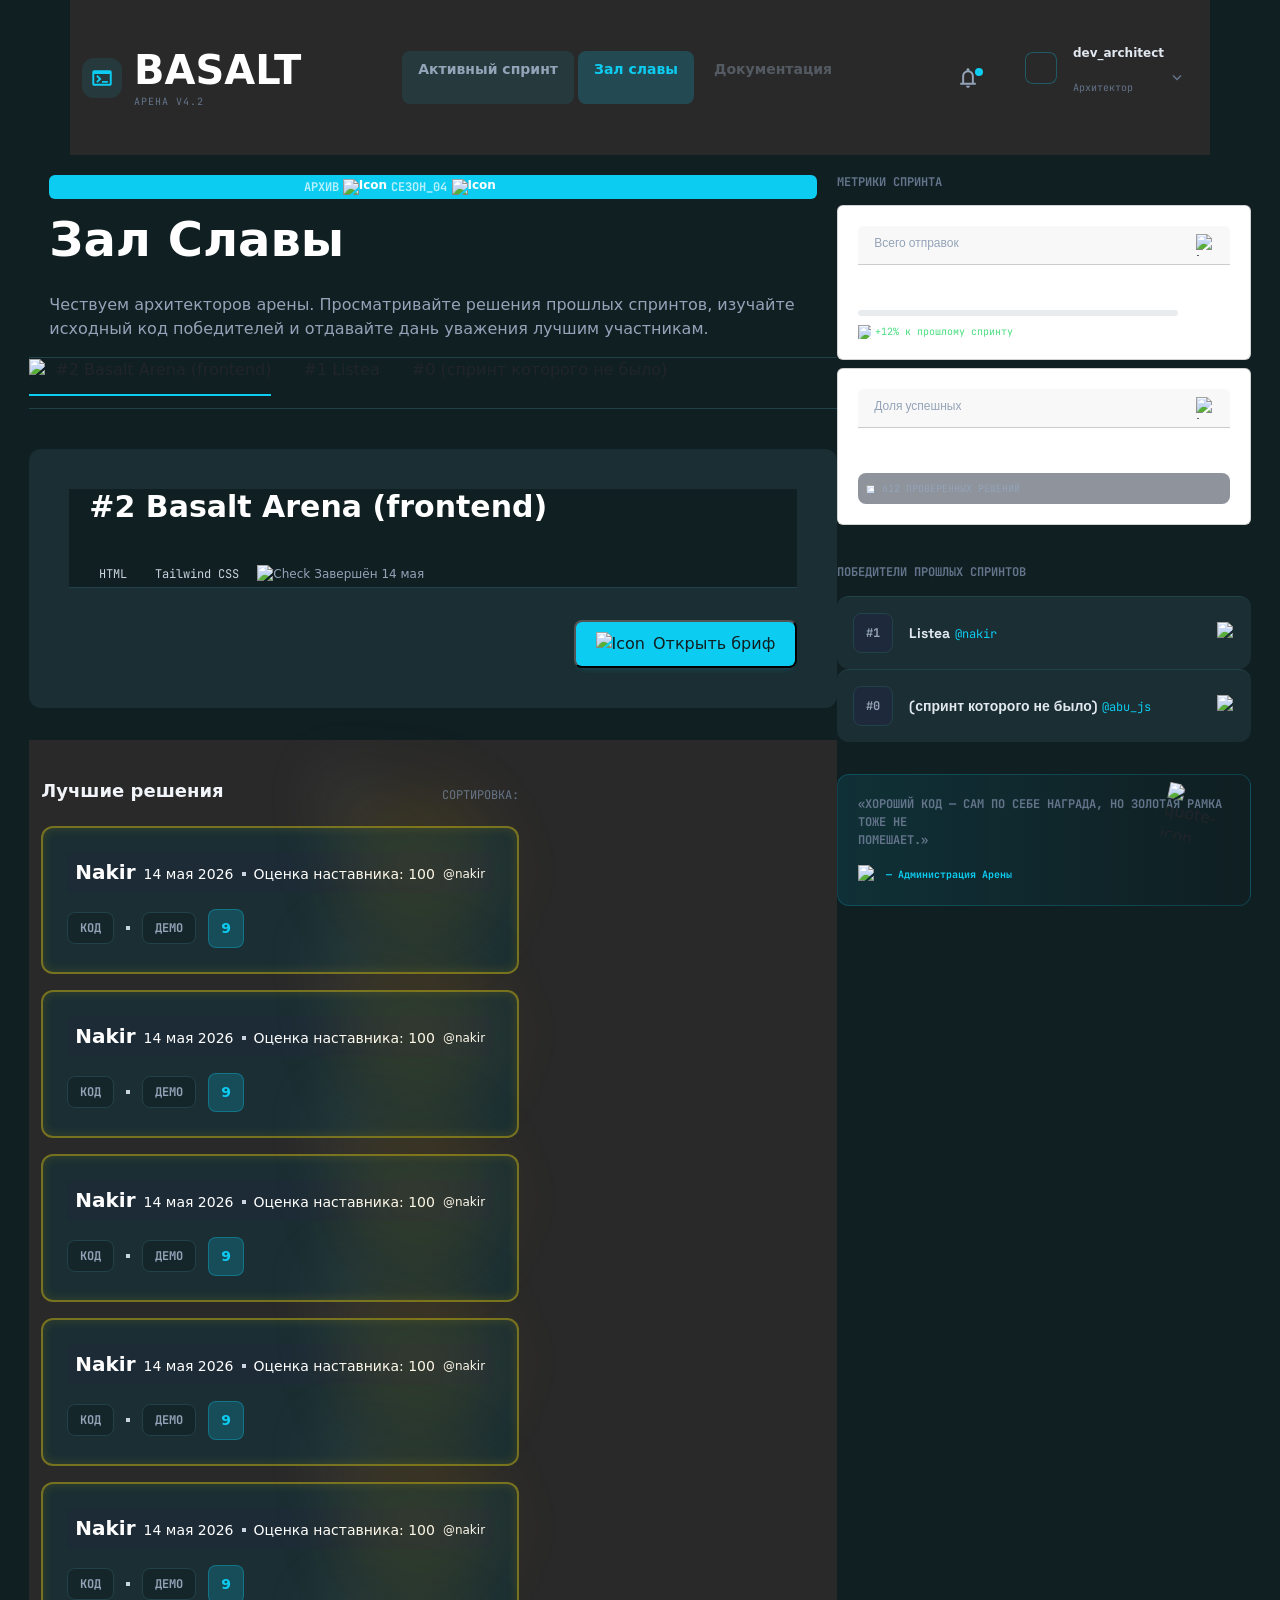
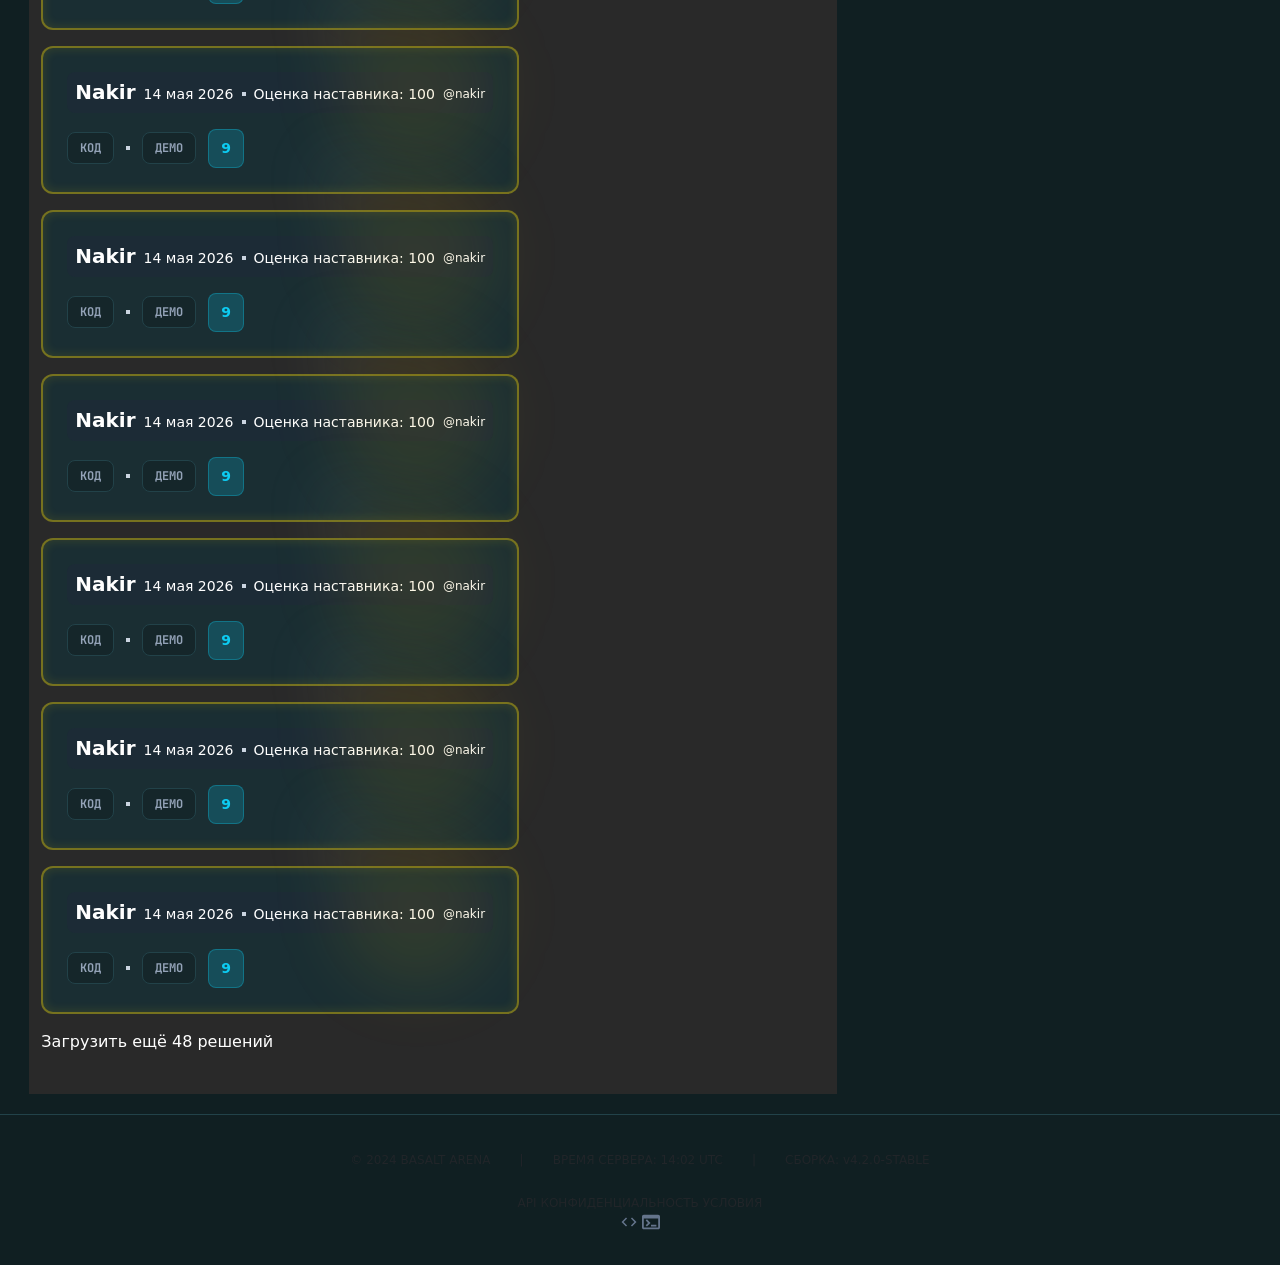
==== commit cf402ccc: "2204 21-30" ====
--- a/temp/hall.html
+++ b/temp/hall.html
@@ -15,7 +15,8 @@
 
   <title>Зал славы</title>
   <link rel="stylesheet" href="./hall.css" />
-  <link href="https://cdn.jsdelivr.net/npm/bootstrap@5.3.8/dist/css/bootstrap.min.css" rel="stylesheet" integrity="sha384-sRIl4kxILFvY47J16cr9ZwB07vP4J8+LH7qKQnuqkuIAvNWLzeN8tE5YBujZqJLB" crossorigin="anonymous">
+  <link href="https://cdn.jsdelivr.net/npm/bootstrap@5.3.8/dist/css/bootstrap.min.css" rel="stylesheet"
+    integrity="sha384-sRIl4kxILFvY47J16cr9ZwB07vP4J8+LH7qKQnuqkuIAvNWLzeN8tE5YBujZqJLB" crossorigin="anonymous">
 </head>
 
 <body>
@@ -124,220 +125,458 @@
             </button>
           </div>
         </div>
-        <div class="solution-section">
-          <header class="solution-header">
-            <h3>Лучшие решения</h3>
-            <div class="sort-dropdown">
-              <span>СОРТИРОВКА:</span>
-              <div class="dropdown-menu">
-                <span>ЭФФЕКТИВНОСТЬ</span>
+
+        <div class="container">
+          <div class="row">
+            <div class="col-sm-12 col-md-12 col-lg-12">
+
+              <div class="solution-section">
+                <header class="solution-header">
+                  <h3>Лучшие решения</h3>
+                  <div class="sort-dropdown">
+                    <span>СОРТИРОВКА:</span>
+                    <div class="dropdown-menu">
+                      <span>ЭФФЕКТИВНОСТЬ</span>
+                    </div>
+                  </div>
+                </header>
+
+
+
+
+
+
+                <article class="solution-card">
+                  <div class="rank-badge rank-1">
+                    <img class="rank-icon"
+                      src="https://app.codigma.io/api/uploads/2026/04/20/svg-8cd7fc86-bd04-43d4-900c-d06c06a7590f.svg"
+                      alt="Rank Icon" />
+                    <span>1</span>
+                  </div>
+                  <div class="solution-info">
+                    <h4>Nakir</h4>
+                    <div class="solution-meta">
+                      <span>14 мая 2026</span>
+                      <span class="divider"></span>
+                      <span>Оценка наставника: 100</span>
+                    </div>
+                    <div class="social-tag">
+                      <span>@nakir</span>
+                    </div>
+                  </div>
+                  <div class="solution-links">
+                    <button class="btn-code">КОД</button>
+                    <span class="divider"></span>
+                    <button class="btn-demo">ДЕМО</button>
+                    <div class="votes">
+                      <span>9</span>
+                    </div>
+                  </div>
+                </article>
+
+                <article class="solution-card">
+                  <div class="rank-badge rank-1">
+                    <img class="rank-icon"
+                      src="https://app.codigma.io/api/uploads/2026/04/20/svg-8cd7fc86-bd04-43d4-900c-d06c06a7590f.svg"
+                      alt="Rank Icon" />
+                    <span>1</span>
+                  </div>
+                  <div class="solution-info">
+                    <h4>Nakir</h4>
+                    <div class="solution-meta">
+                      <span>14 мая 2026</span>
+                      <span class="divider"></span>
+                      <span>Оценка наставника: 100</span>
+                    </div>
+                    <div class="social-tag">
+                      <span>@nakir</span>
+                    </div>
+                  </div>
+                  <div class="solution-links">
+                    <button class="btn-code">КОД</button>
+                    <span class="divider"></span>
+                    <button class="btn-demo">ДЕМО</button>
+                    <div class="votes">
+                      <span>9</span>
+                    </div>
+                  </div>
+                </article>
+
+                <article class="solution-card">
+                  <div class="rank-badge rank-1">
+                    <img class="rank-icon"
+                      src="https://app.codigma.io/api/uploads/2026/04/20/svg-8cd7fc86-bd04-43d4-900c-d06c06a7590f.svg"
+                      alt="Rank Icon" />
+                    <span>1</span>
+                  </div>
+                  <div class="solution-info">
+                    <h4>Nakir</h4>
+                    <div class="solution-meta">
+                      <span>14 мая 2026</span>
+                      <span class="divider"></span>
+                      <span>Оценка наставника: 100</span>
+                    </div>
+                    <div class="social-tag">
+                      <span>@nakir</span>
+                    </div>
+                  </div>
+                  <div class="solution-links">
+                    <button class="btn-code">КОД</button>
+                    <span class="divider"></span>
+                    <button class="btn-demo">ДЕМО</button>
+                    <div class="votes">
+                      <span>9</span>
+                    </div>
+                  </div>
+                </article>
+
+                <article class="solution-card">
+                  <div class="rank-badge rank-1">
+                    <img class="rank-icon"
+                      src="https://app.codigma.io/api/uploads/2026/04/20/svg-8cd7fc86-bd04-43d4-900c-d06c06a7590f.svg"
+                      alt="Rank Icon" />
+                    <span>1</span>
+                  </div>
+                  <div class="solution-info">
+                    <h4>Nakir</h4>
+                    <div class="solution-meta">
+                      <span>14 мая 2026</span>
+                      <span class="divider"></span>
+                      <span>Оценка наставника: 100</span>
+                    </div>
+                    <div class="social-tag">
+                      <span>@nakir</span>
+                    </div>
+                  </div>
+                  <div class="solution-links">
+                    <button class="btn-code">КОД</button>
+                    <span class="divider"></span>
+                    <button class="btn-demo">ДЕМО</button>
+                    <div class="votes">
+                      <span>9</span>
+                    </div>
+                  </div>
+                </article>
+                <article class="solution-card">
+                  <div class="rank-badge rank-1">
+                    <img class="rank-icon"
+                      src="https://app.codigma.io/api/uploads/2026/04/20/svg-8cd7fc86-bd04-43d4-900c-d06c06a7590f.svg"
+                      alt="Rank Icon" />
+                    <span>1</span>
+                  </div>
+                  <div class="solution-info">
+                    <h4>Nakir</h4>
+                    <div class="solution-meta">
+                      <span>14 мая 2026</span>
+                      <span class="divider"></span>
+                      <span>Оценка наставника: 100</span>
+                    </div>
+                    <div class="social-tag">
+                      <span>@nakir</span>
+                    </div>
+                  </div>
+                  <div class="solution-links">
+                    <button class="btn-code">КОД</button>
+                    <span class="divider"></span>
+                    <button class="btn-demo">ДЕМО</button>
+                    <div class="votes">
+                      <span>9</span>
+                    </div>
+                  </div>
+                </article>
+                <article class="solution-card">
+                  <div class="rank-badge rank-1">
+                    <img class="rank-icon"
+                      src="https://app.codigma.io/api/uploads/2026/04/20/svg-8cd7fc86-bd04-43d4-900c-d06c06a7590f.svg"
+                      alt="Rank Icon" />
+                    <span>1</span>
+                  </div>
+                  <div class="solution-info">
+                    <h4>Nakir</h4>
+                    <div class="solution-meta">
+                      <span>14 мая 2026</span>
+                      <span class="divider"></span>
+                      <span>Оценка наставника: 100</span>
+                    </div>
+                    <div class="social-tag">
+                      <span>@nakir</span>
+                    </div>
+                  </div>
+                  <div class="solution-links">
+                    <button class="btn-code">КОД</button>
+                    <span class="divider"></span>
+                    <button class="btn-demo">ДЕМО</button>
+                    <div class="votes">
+                      <span>9</span>
+                    </div>
+                  </div>
+                </article>
+                <article class="solution-card">
+                  <div class="rank-badge rank-1">
+                    <img class="rank-icon"
+                      src="https://app.codigma.io/api/uploads/2026/04/20/svg-8cd7fc86-bd04-43d4-900c-d06c06a7590f.svg"
+                      alt="Rank Icon" />
+                    <span>1</span>
+                  </div>
+                  <div class="solution-info">
+                    <h4>Nakir</h4>
+                    <div class="solution-meta">
+                      <span>14 мая 2026</span>
+                      <span class="divider"></span>
+                      <span>Оценка наставника: 100</span>
+                    </div>
+                    <div class="social-tag">
+                      <span>@nakir</span>
+                    </div>
+                  </div>
+                  <div class="solution-links">
+                    <button class="btn-code">КОД</button>
+                    <span class="divider"></span>
+                    <button class="btn-demo">ДЕМО</button>
+                    <div class="votes">
+                      <span>9</span>
+                    </div>
+                  </div>
+                </article>
+                <article class="solution-card">
+                  <div class="rank-badge rank-1">
+                    <img class="rank-icon"
+                      src="https://app.codigma.io/api/uploads/2026/04/20/svg-8cd7fc86-bd04-43d4-900c-d06c06a7590f.svg"
+                      alt="Rank Icon" />
+                    <span>1</span>
+                  </div>
+                  <div class="solution-info">
+                    <h4>Nakir</h4>
+                    <div class="solution-meta">
+                      <span>14 мая 2026</span>
+                      <span class="divider"></span>
+                      <span>Оценка наставника: 100</span>
+                    </div>
+                    <div class="social-tag">
+                      <span>@nakir</span>
+                    </div>
+                  </div>
+                  <div class="solution-links">
+                    <button class="btn-code">КОД</button>
+                    <span class="divider"></span>
+                    <button class="btn-demo">ДЕМО</button>
+                    <div class="votes">
+                      <span>9</span>
+                    </div>
+                  </div>
+                </article>
+                <article class="solution-card">
+                  <div class="rank-badge rank-1">
+                    <img class="rank-icon"
+                      src="https://app.codigma.io/api/uploads/2026/04/20/svg-8cd7fc86-bd04-43d4-900c-d06c06a7590f.svg"
+                      alt="Rank Icon" />
+                    <span>1</span>
+                  </div>
+                  <div class="solution-info">
+                    <h4>Nakir</h4>
+                    <div class="solution-meta">
+                      <span>14 мая 2026</span>
+                      <span class="divider"></span>
+                      <span>Оценка наставника: 100</span>
+                    </div>
+                    <div class="social-tag">
+                      <span>@nakir</span>
+                    </div>
+                  </div>
+                  <div class="solution-links">
+                    <button class="btn-code">КОД</button>
+                    <span class="divider"></span>
+                    <button class="btn-demo">ДЕМО</button>
+                    <div class="votes">
+                      <span>9</span>
+                    </div>
+                  </div>
+                </article>
+                <article class="solution-card">
+                  <div class="rank-badge rank-1">
+                    <img class="rank-icon"
+                      src="https://app.codigma.io/api/uploads/2026/04/20/svg-8cd7fc86-bd04-43d4-900c-d06c06a7590f.svg"
+                      alt="Rank Icon" />
+                    <span>1</span>
+                  </div>
+                  <div class="solution-info">
+                    <h4>Nakir</h4>
+                    <div class="solution-meta">
+                      <span>14 мая 2026</span>
+                      <span class="divider"></span>
+                      <span>Оценка наставника: 100</span>
+                    </div>
+                    <div class="social-tag">
+                      <span>@nakir</span>
+                    </div>
+                  </div>
+                  <div class="solution-links">
+                    <button class="btn-code">КОД</button>
+                    <span class="divider"></span>
+                    <button class="btn-demo">ДЕМО</button>
+                    <div class="votes">
+                      <span>9</span>
+                    </div>
+                  </div>
+                </article>
+                <article class="solution-card">
+                  <div class="rank-badge rank-1">
+                    <img class="rank-icon"
+                      src="https://app.codigma.io/api/uploads/2026/04/20/svg-8cd7fc86-bd04-43d4-900c-d06c06a7590f.svg"
+                      alt="Rank Icon" />
+                    <span>1</span>
+                  </div>
+                  <div class="solution-info">
+                    <h4>Nakir</h4>
+                    <div class="solution-meta">
+                      <span>14 мая 2026</span>
+                      <span class="divider"></span>
+                      <span>Оценка наставника: 100</span>
+                    </div>
+                    <div class="social-tag">
+                      <span>@nakir</span>
+                    </div>
+                  </div>
+                  <div class="solution-links">
+                    <button class="btn-code">КОД</button>
+                    <span class="divider"></span>
+                    <button class="btn-demo">ДЕМО</button>
+                    <div class="votes">
+                      <span>9</span>
+                    </div>
+                  </div>
+                </article>
+
+
+
+                <div class="">Загрузить ещё 48 решений</div>
+                <!-- additional solution cards... -->
               </div>
-            </div>
-          </header>
-          <article class="solution-card">
-            <div class="rank-badge rank-1">
-              <img class="rank-icon"
-                src="https://app.codigma.io/api/uploads/2026/04/20/svg-8cd7fc86-bd04-43d4-900c-d06c06a7590f.svg"
-                alt="Rank Icon" />
-              <span>1</span>
+      </section>
+    </div>
+
+    </div>
+
+    <!-- //1 -->
+
+    <!-- 2 -->
+    <div class="col-sm-12 col-md-12 col-lg-4">
+
+      <div class="aside-space">
+        <section class="metrics">
+          <h3 class="metrics-header">Метрики спринта</h3>
+          <div class="card">
+            <div class="card-header">
+              <span class="metric-title">Всего отправок</span>
+              <img class="icon"
+                src="https://app.codigma.io/api/uploads/2026/04/20/svg-abd42243-41b5-4530-b428-8500d2ea60c4.svg"
+                alt="icon" width="18" height="22" />
+            </div>
+            <div class="metric-value">
+              <span>1 429</span>
+            </div>
+            <div class="progress-bar">
+              <div class="progress"></div>
+            </div>
+            <div class="comparison">
+              <img class="comparison-icon"
+                src="https://app.codigma.io/api/uploads/2026/04/20/svg-7b94d515-daa5-4a1f-8856-83a29ea230ab.svg"
+                alt="comparison-icon" width="13" height="14" />
+              <span class="comparison-text">+12% к прошлому спринту</span>
+            </div>
+          </div>
+          <div class="card">
+            <div class="card-header">
+              <span class="metric-title">Доля успешных</span>
+              <img class="icon"
+                src="https://app.codigma.io/api/uploads/2026/04/20/svg-221d6bc6-a637-4d51-be31-4c533785f5b8.svg"
+                alt="icon" width="18" height="22" />
+            </div>
+            <div class="metric-value">
+              <span>42,8%</span>
             </div>
             <div class="solution-info">
-              <h4>Nakir</h4>
-              <div class="solution-meta">
-                <span>14 мая 2026</span>
-                <span class="divider"></span>
-                <span>Оценка наставника: 100</span>
-              </div>
-              <div class="social-tag">
-                <span>@nakir</span>
-              </div>
-            </div>
-            <div class="solution-links">
-              <button class="btn-code">КОД</button>
-              <span class="divider"></span>
-              <button class="btn-demo">ДЕМО</button>
-              <div class="votes">
-                <span>9</span>
-              </div>
-            </div>
-          </article>
-          <article class="solution-card">
-            <div class="rank-badge rank-1">
-              <img class="rank-icon"
-                src="https://app.codigma.io/api/uploads/2026/04/20/svg-8cd7fc86-bd04-43d4-900c-d06c06a7590f.svg"
-                alt="Rank Icon" />
-              <span>1</span>
-            </div>
-            <div class="solution-info">
-              <h4>Nakir</h4>
-              <div class="solution-meta">
-                <span>14 мая 2026</span>
-                <span class="divider"></span>
-                <span>Оценка наставника: 100</span>
-              </div>
-              <div class="social-tag">
-                <span>@nakir</span>
-              </div>
-            </div>
-            <div class="solution-links">
-              <button class="btn-code">КОД</button>
-              <span class="divider"></span>
-              <button class="btn-demo">ДЕМО</button>
-              <div class="votes">
-                <span>9</span>
-              </div>
-            </div>
-          </article>
-          <article class="solution-card">
-            <div class="rank-badge rank-1">
-              <img class="rank-icon"
-                src="https://app.codigma.io/api/uploads/2026/04/20/svg-8cd7fc86-bd04-43d4-900c-d06c06a7590f.svg"
-                alt="Rank Icon" />
-              <span>1</span>
-            </div>
-            <div class="solution-info">
-              <h4>Nakir</h4>
-              <div class="solution-meta">
-                <span>14 мая 2026</span>
-                <span class="divider"></span>
-                <span>Оценка наставника: 100</span>
-              </div>
-              <div class="social-tag">
-                <span>@nakir</span>
-              </div>
-            </div>
-            <div class="solution-links">
-              <button class="btn-code">КОД</button>
-              <span class="divider"></span>
-              <button class="btn-demo">ДЕМО</button>
-              <div class="votes">
-                <span>9</span>
-              </div>
-            </div>
-          </article>
-          <div class="">Загрузить ещё 48 решений</div>
-          <!-- additional solution cards... -->
+              <img class="bullet"
+                src="https://app.codigma.io/api/uploads/2026/04/20/svg-d3562662-42eb-4da4-bd9d-76971445e7eb.svg"
+                alt="bullet" width="8" height="8" />
+              <span class="solution-text">612 проверенных решений</span>
+            </div>
+          </div>
+        </section>
+        <section class="past-winners">
+          <h3 class="past-winners-header">Победители прошлых спринтов</h3>
+          <div class="winner-card">
+            <div class="winner-rank">#1</div>
+            <div class="winner-info">
+              <span class="winner-name">Listea</span>
+              <span class="winner-nickname">@nakir</span>
+            </div>
+            <img class="winner-icon"
+              src="https://app.codigma.io/api/uploads/2026/04/20/svg-2211daa5-b63d-4401-b309-ba7c4cdb3b76.svg"
+              alt="winner-icon" width="18" height="22" />
+          </div>
+          <div class="winner-card">
+            <div class="winner-rank">#0</div>
+            <div class="winner-info">
+              <span class="winner-name">(спринт которого не было)</span>
+              <span class="winner-nickname">@abu_js</span>
+            </div>
+            <img class="winner-icon"
+              src="https://app.codigma.io/api/uploads/2026/04/20/svg-f70d9633-bb36-48de-9e52-53f1a0a15b99.svg"
+              alt="winner-icon" width="18" height="22" />
+          </div>
+        </section>
+        <blockquote class="quote-section">
+          <img class="quote-icon"
+            src="https://app.codigma.io/api/uploads/2026/04/20/svg-4fbe2dee-406c-4255-a81e-92d6ff5f2200.svg"
+            alt="quote-icon" width="66" height="55" />
+          <p class="quote-text">
+            «Хороший код — сам по себе награда, но золотая рамка тоже не<br />помешает.»
+          </p>
+          <div class="quote-attribution">
+            <img class="attribution-icon"
+              src="https://app.codigma.io/api/uploads/2026/04/20/svg-b7577038-84f4-47d6-b2df-42b46bbdb7bf.svg"
+              alt="attribution-icon" width="20" height="20" />
+            <span class="attribution-text">— Администрация Арены</span>
+          </div>
+        </blockquote>
+      </div>
+    </div>
+    </div>
+    </div>
+  </main>
+  <footer class="footer">
+    <div class="footer-content">
+      <div class="footer-info">
+        <span>© 2024 BASALT ARENA</span>
+        <span>|</span>
+        <span>ВРЕМЯ СЕРВЕРА: 14:02 UTC</span>
+        <span>|</span>
+        <span>СБОРКА: v4.2.0-STABLE</span>
+      </div>
+      <div class="footer-links">
+        <span>API</span>
+        <span>КОНФИДЕНЦИАЛЬНОСТЬ</span>
+        <span>УСЛОВИЯ</span>
+        <div class="social-icons">
+          <img src="./img/Social-Icon-1.svg" alt="Social Icon 1" />
+          <img src="./img/Social-Icon-2.svg" alt="Social Icon 2" />
         </div>
-      </section>
-    </div>
-  </main>
-
-
-  <!-- //1 -->
-
-  <!-- 2 -->
-
-  <body>
-    <div class="aside-space">
-      <section class="metrics">
-        <h3 class="metrics-header">Метрики спринта</h3>
-        <div class="card">
-          <div class="card-header">
-            <span class="metric-title">Всего отправок</span>
-            <img class="icon"
-              src="https://app.codigma.io/api/uploads/2026/04/20/svg-abd42243-41b5-4530-b428-8500d2ea60c4.svg"
-              alt="icon" width="18" height="22" />
-          </div>
-          <div class="metric-value">
-            <span>1 429</span>
-          </div>
-          <div class="progress-bar">
-            <div class="progress"></div>
-          </div>
-          <div class="comparison">
-            <img class="comparison-icon"
-              src="https://app.codigma.io/api/uploads/2026/04/20/svg-7b94d515-daa5-4a1f-8856-83a29ea230ab.svg"
-              alt="comparison-icon" width="13" height="14" />
-            <span class="comparison-text">+12% к прошлому спринту</span>
-          </div>
-        </div>
-        <div class="card">
-          <div class="card-header">
-            <span class="metric-title">Доля успешных</span>
-            <img class="icon"
-              src="https://app.codigma.io/api/uploads/2026/04/20/svg-221d6bc6-a637-4d51-be31-4c533785f5b8.svg"
-              alt="icon" width="18" height="22" />
-          </div>
-          <div class="metric-value">
-            <span>42,8%</span>
-          </div>
-          <div class="solution-info">
-            <img class="bullet"
-              src="https://app.codigma.io/api/uploads/2026/04/20/svg-d3562662-42eb-4da4-bd9d-76971445e7eb.svg"
-              alt="bullet" width="8" height="8" />
-            <span class="solution-text">612 проверенных решений</span>
-          </div>
-        </div>
-      </section>
-      <section class="past-winners">
-        <h3 class="past-winners-header">Победители прошлых спринтов</h3>
-        <div class="winner-card">
-          <div class="winner-rank">#1</div>
-          <div class="winner-info">
-            <span class="winner-name">Listea</span>
-            <span class="winner-nickname">@nakir</span>
-          </div>
-          <img class="winner-icon"
-            src="https://app.codigma.io/api/uploads/2026/04/20/svg-2211daa5-b63d-4401-b309-ba7c4cdb3b76.svg"
-            alt="winner-icon" width="18" height="22" />
-        </div>
-        <div class="winner-card">
-          <div class="winner-rank">#0</div>
-          <div class="winner-info">
-            <span class="winner-name">(спринт которого не было)</span>
-            <span class="winner-nickname">@abu_js</span>
-          </div>
-          <img class="winner-icon"
-            src="https://app.codigma.io/api/uploads/2026/04/20/svg-f70d9633-bb36-48de-9e52-53f1a0a15b99.svg"
-            alt="winner-icon" width="18" height="22" />
-        </div>
-      </section>
-      <blockquote class="quote-section">
-        <img class="quote-icon"
-          src="https://app.codigma.io/api/uploads/2026/04/20/svg-4fbe2dee-406c-4255-a81e-92d6ff5f2200.svg"
-          alt="quote-icon" width="66" height="55" />
-        <p class="quote-text">
-          «Хороший код — сам по себе награда, но золотая рамка тоже не<br />помешает.»
-        </p>
-        <div class="quote-attribution">
-          <img class="attribution-icon"
-            src="https://app.codigma.io/api/uploads/2026/04/20/svg-b7577038-84f4-47d6-b2df-42b46bbdb7bf.svg"
-            alt="attribution-icon" width="20" height="20" />
-          <span class="attribution-text">— Администрация Арены</span>
-        </div>
-      </blockquote>
-    </div>
-
-    <footer class="footer">
-      <div class="footer-content">
-        <div class="footer-info">
-          <span>© 2024 BASALT ARENA</span>
-          <span>|</span>
-          <span>ВРЕМЯ СЕРВЕРА: 14:02 UTC</span>
-          <span>|</span>
-          <span>СБОРКА: v4.2.0-STABLE</span>
-        </div>
-        <div class="footer-links">
-          <span>API</span>
-          <span>КОНФИДЕНЦИАЛЬНОСТЬ</span>
-          <span>УСЛОВИЯ</span>
-          <div class="social-icons">
-            <img src="./img/Social-Icon-1.svg" alt="Social Icon 1" />
-            <img src="./img/Social-Icon-2.svg" alt="Social Icon 2" />
-          </div>
-        </div>
-      </div>
-    </footer>
-
-
-
-  </body>
+      </div>
+    </div>
+  </footer>
+
+
+
+
 
 
   <!-- //2  -->
 
 
-  <script src="https://cdn.jsdelivr.net/npm/bootstrap@5.3.8/dist/js/bootstrap.bundle.min.js" integrity="sha384-FKyoEForCGlyvwx9Hj09JcYn3nv7wiPVlz7YYwJrWVcXK/BmnVDxM+D2scQbITxI" crossorigin="anonymous"></script>
+  <script src="https://cdn.jsdelivr.net/npm/bootstrap@5.3.8/dist/js/bootstrap.bundle.min.js"
+    integrity="sha384-FKyoEForCGlyvwx9Hj09JcYn3nv7wiPVlz7YYwJrWVcXK/BmnVDxM+D2scQbITxI"
+    crossorigin="anonymous"></script>
 </body>
 
 </html>
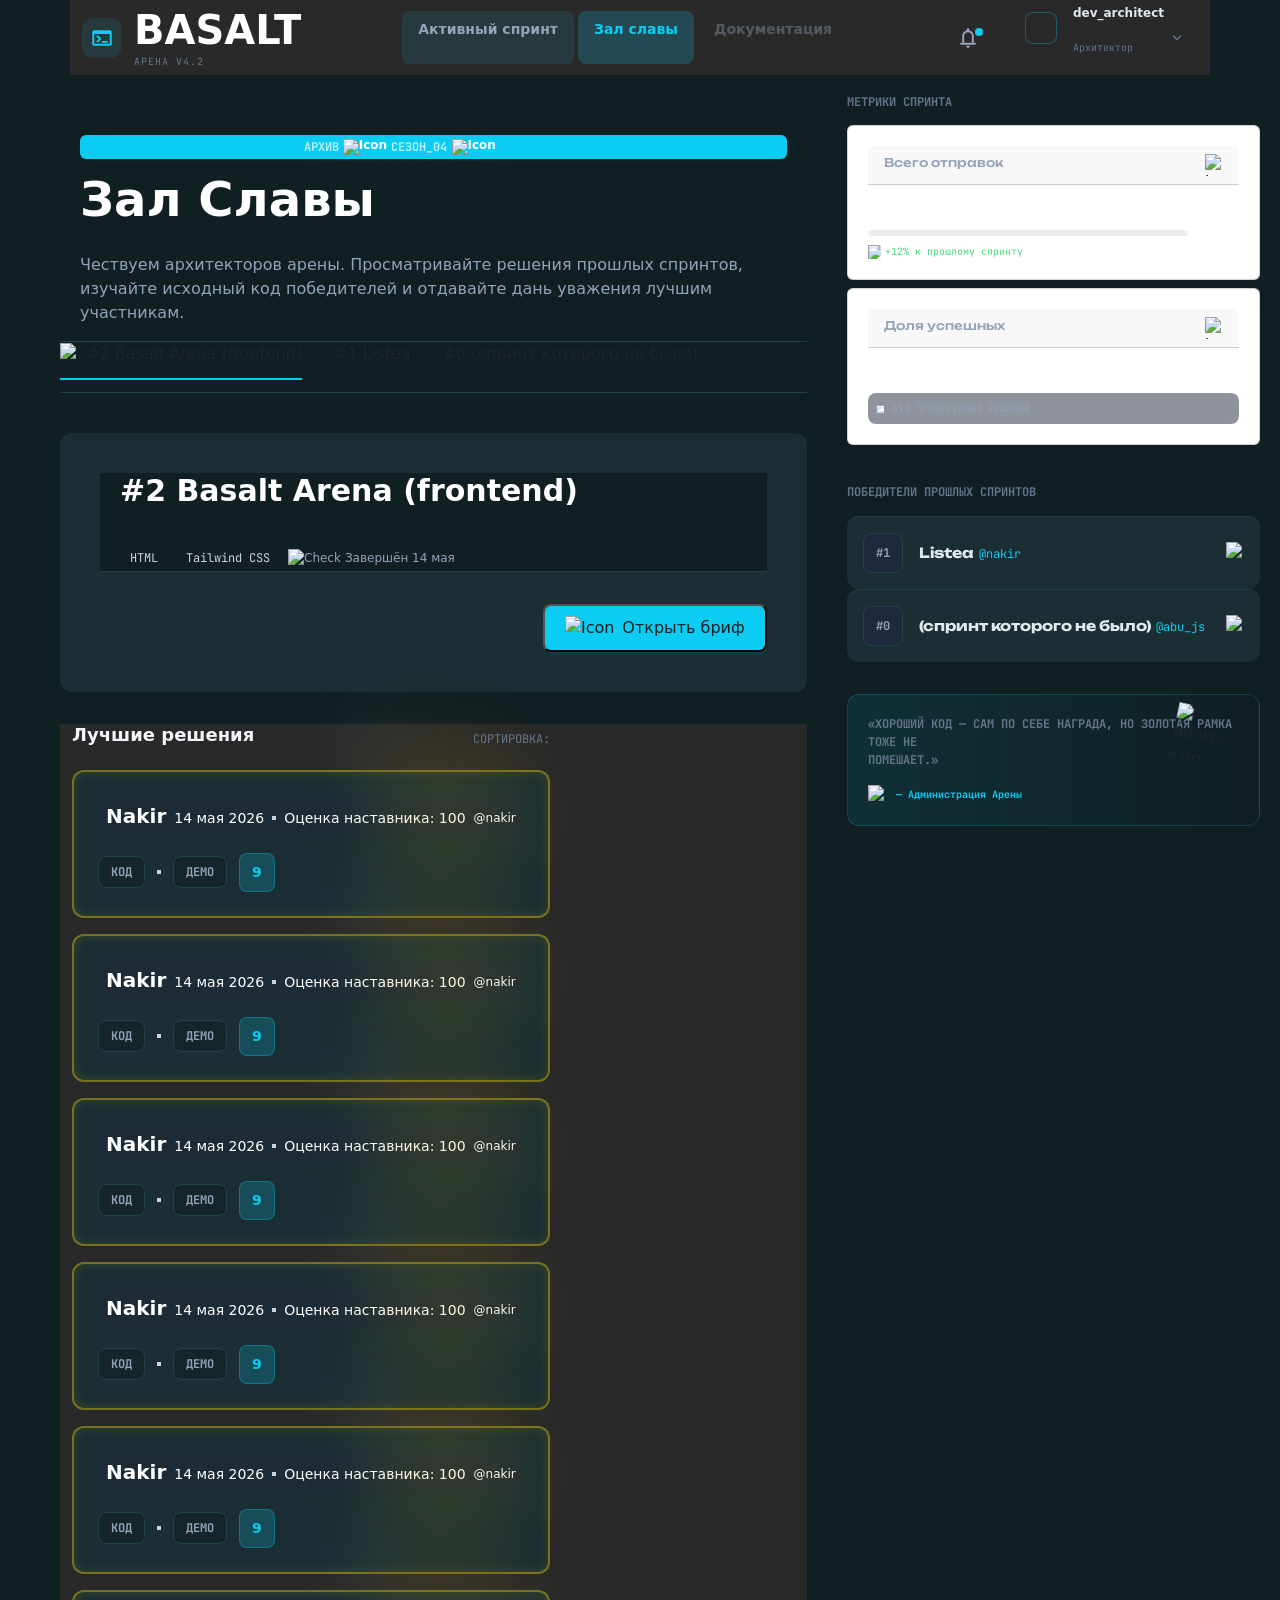
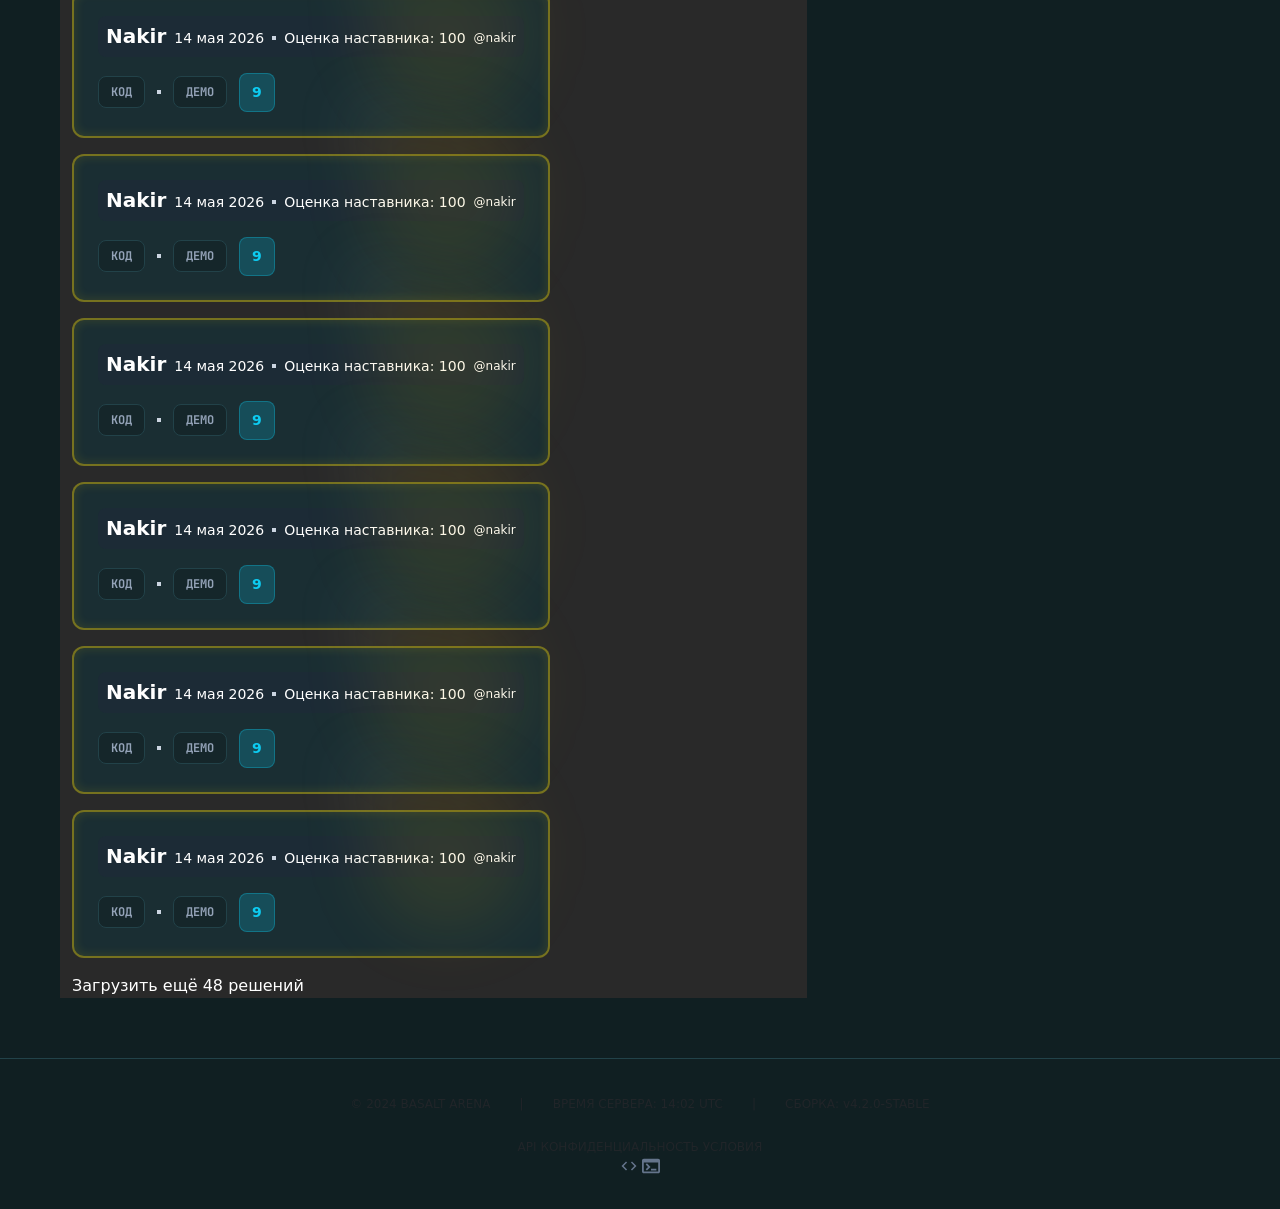
==== commit d2b648b9: "Add files via upload" ====
--- a/temp/hall.html
+++ b/temp/hall.html
@@ -4,6 +4,9 @@
 <head>
   <meta charset="UTF-8">
   <meta name="viewport" content="width=device-width, initial-scale=1.0">
+  <link rel="preconnect" href="https://fonts.googleapis.com">
+  <link rel="preconnect" href="https://fonts.gstatic.com" crossorigin>
+  <link href="https://fonts.googleapis.com/css2?family=Unbounded:wght@200..900&display=swap" rel="stylesheet">
   <link href="https://fonts.googleapis.com/css2?family=Space+Grotesk:wght@400;500;700&amp;display=swap"
     rel="stylesheet" />
   <link href="https://fonts.googleapis.com/css2?family=JetBrains+Mono:wght@400;700&amp;display=swap" rel="stylesheet" />
--- a/temp/hall.css
+++ b/temp/hall.css
@@ -15,7 +15,7 @@
 
 body {
   background-color: #f5f5f5;
-  font-family: "Space Grotesk", sans-serif;
+  font-family: "Unbounded", sans-serif;
   color: #333;
   margin: 0;
   padding: 0;
@@ -25,7 +25,7 @@
   background: linear-gradient(0deg,
       var(--color-cyan-10) 0%,
       var(--color-cyan-10) 100%);
-  font-family: "Space Grotesk", sans-serif;
+  font-family: "Unbounded", sans-serif;
   color: var(--color-grey-96);
 }
 
@@ -155,10 +155,10 @@
 }
 
 @media (max-width: 768px) {
-  .container {
+  /* .container {
     flex-direction: column;
     align-items: flex-start;
-  }
+  } */
 
   .navigation {
     margin-top: 10px;
@@ -426,7 +426,7 @@
   padding: 9px 12px;
   background: var(--color-cyan-10);
   color: var(--color-grey-46);
-  font-family: "Space Grotesk", sans-serif;
+  font-family: "Unbounded", sans-serif;
   font-size: 14px;
   font-weight: 400;
 }
@@ -517,7 +517,7 @@
 /* hall */
 
 body {
-  font-family: "Space Grotesk", sans-serif;
+  font-family: "Unbounded", sans-serif;
   background-color: #1a2e33;
   color: #e2e8f0;
   margin: 0;
@@ -530,7 +530,7 @@
   justify-content: center;
 }
 
-.container {
+.container-2 {
   max-width: 1400px;
   width: 100%;
   padding: 40px;
@@ -846,7 +846,7 @@
 }
 
 .card-header .metric-title {
-  font-family: "Space Grotesk", sans-serif;
+  font-family: "Unbounded", sans-serif;
   font-size: 12px;
   font-weight: 500;
   color: #94a3b8;
@@ -945,7 +945,7 @@
 }
 
 .winner-name {
-  font-family: "Space Grotesk", sans-serif;
+  font-family: "Unbounded", sans-serif;
   font-size: 14px;
   font-weight: 700;
   color: #e2e8f0;
